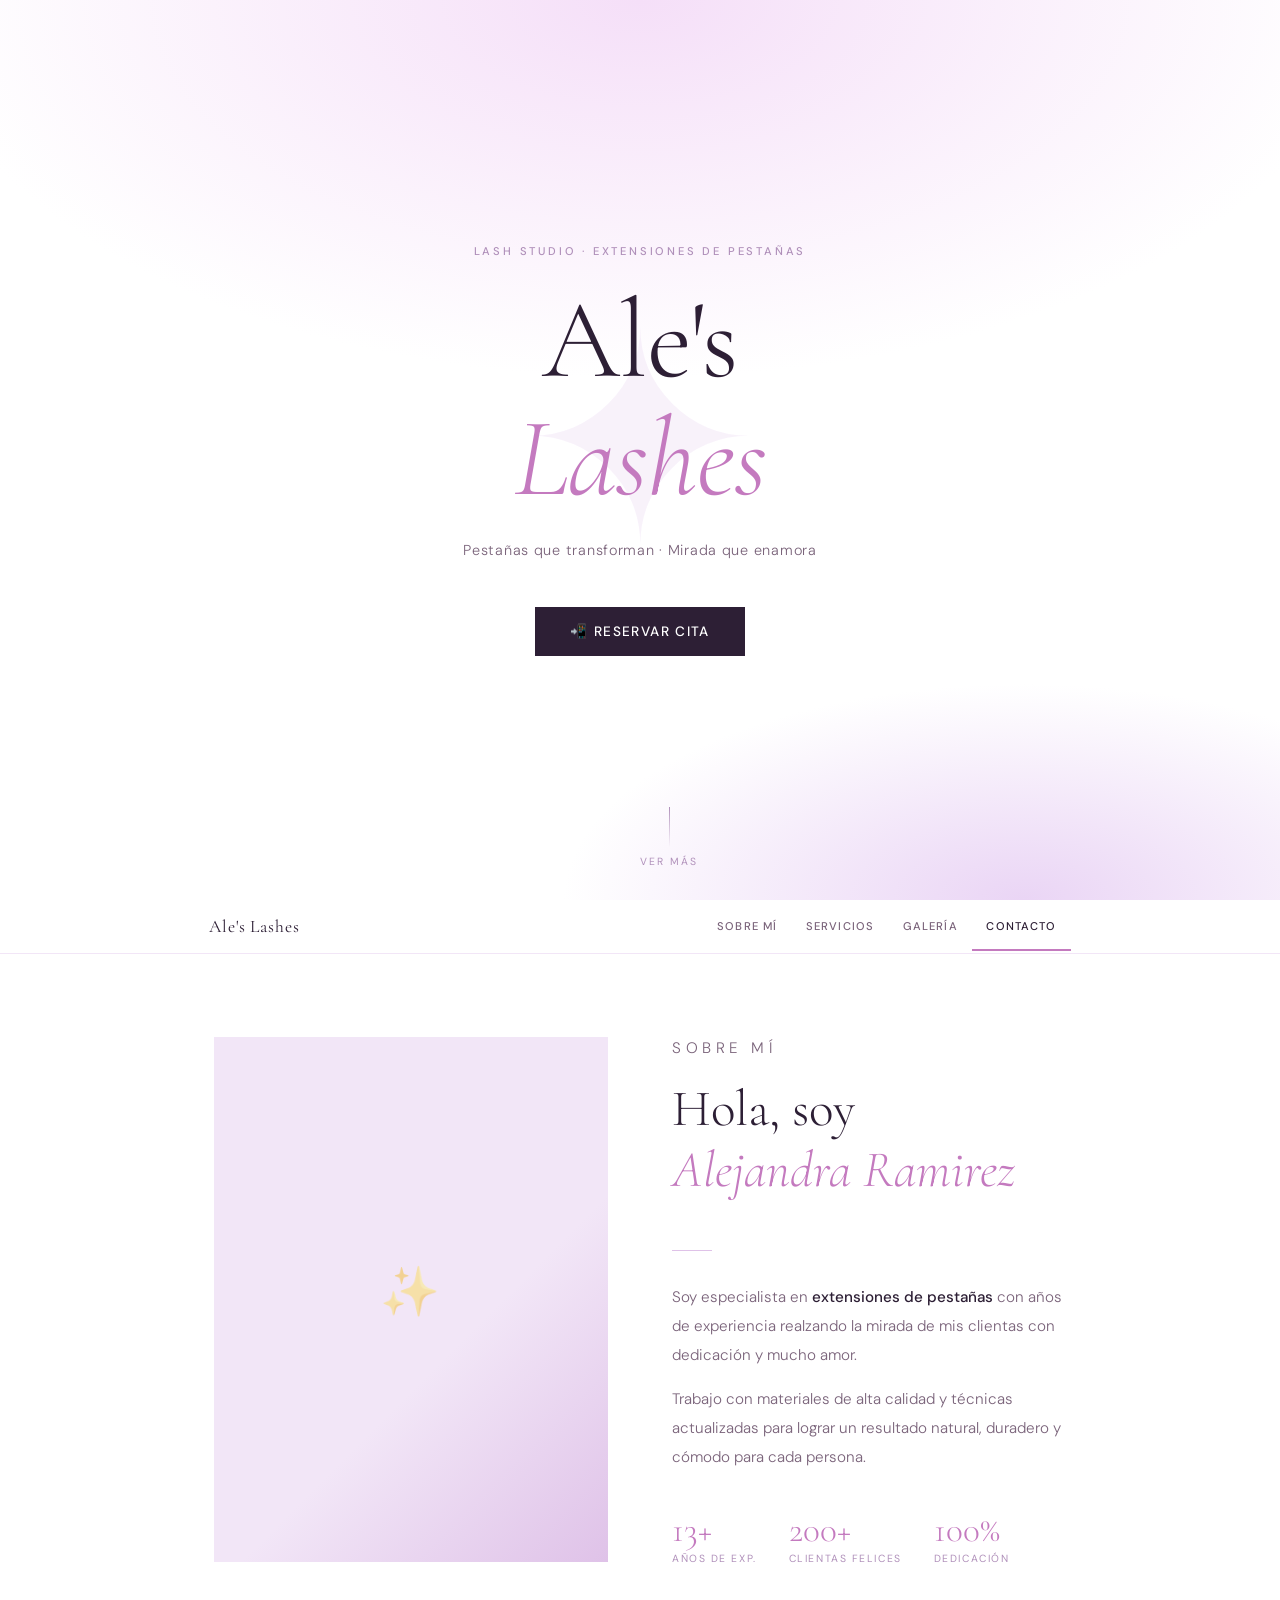
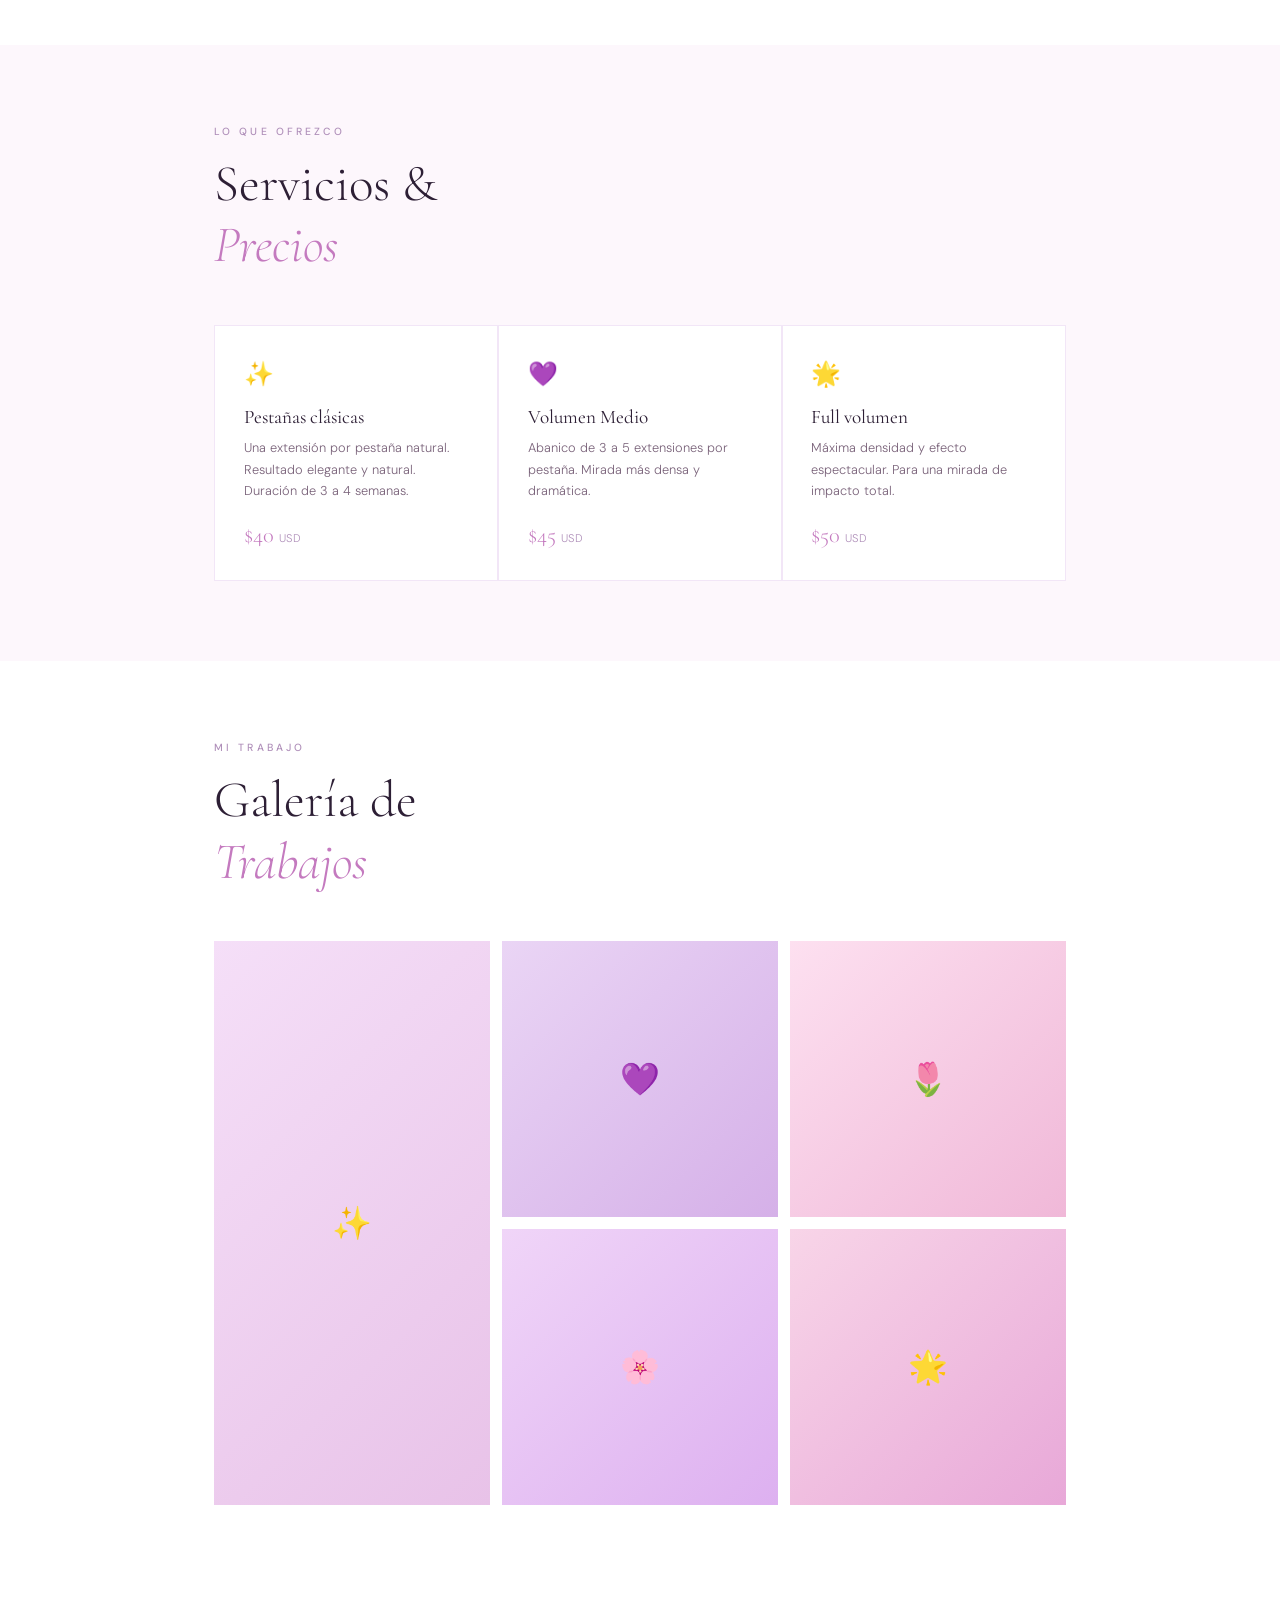
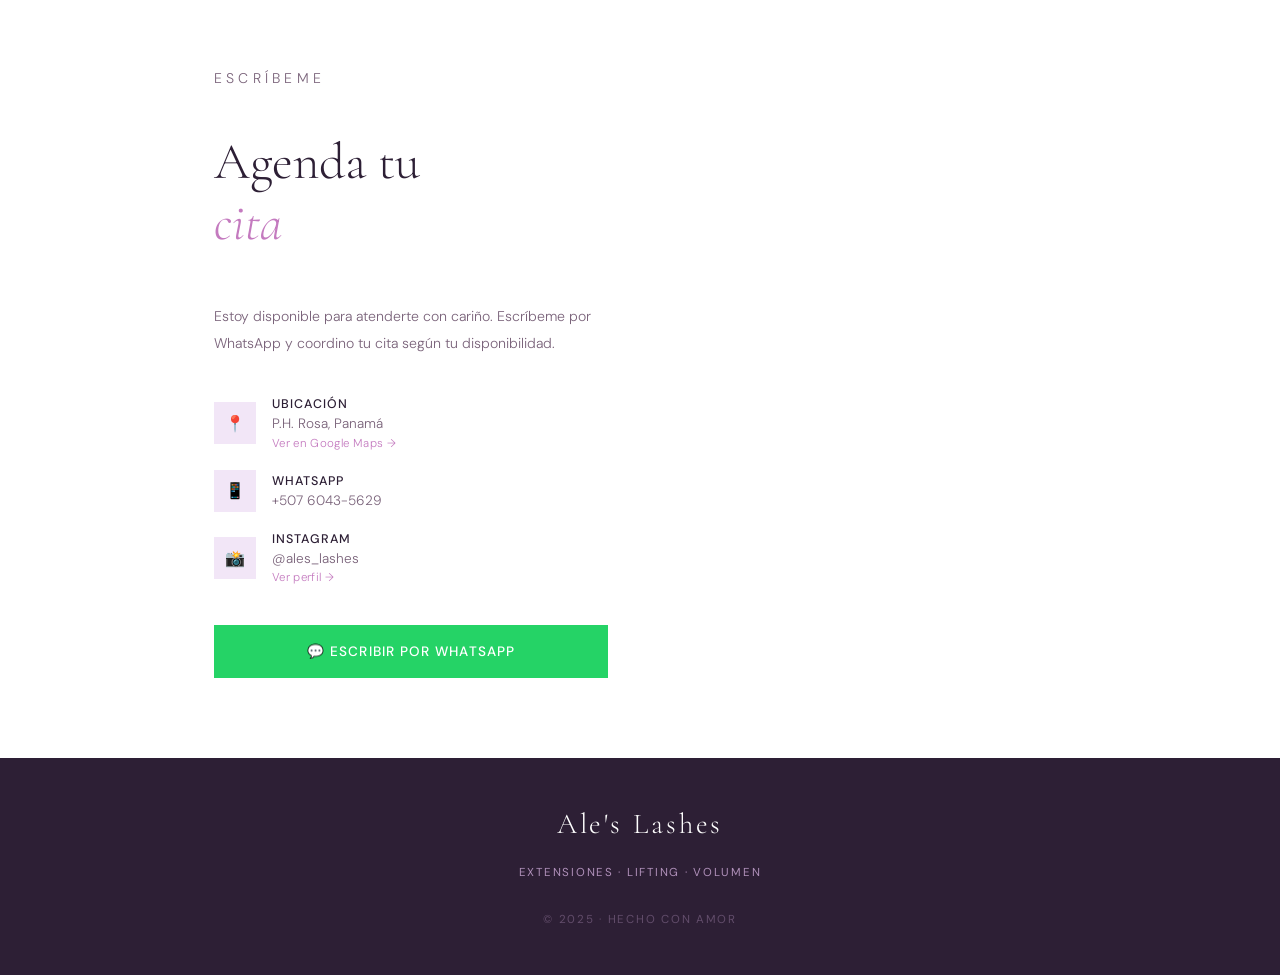
==== index.html @ 20f06bd2 "Split inline CSS and JS out of index.html into style.css and main.js Co-Authored-By: Claude Sonnet 5" ====
<!DOCTYPE html>
<html lang="es">
<head>
  <meta charset="UTF-8" />
  <meta name="viewport" content="width=device-width, initial-scale=1.0"/>
  <title>Ale's Lashes</title>
  <link href="https://fonts.googleapis.com/css2?family=Cormorant+Garamond:ital,wght@0,300;0,400;0,500;1,300;1,400&family=DM+Sans:wght@300;400;500&display=swap" rel="stylesheet"/>
  <link rel="stylesheet" href="style.css"/>
</head>
<body>

<!-- HERO -->
<div class="hero" id="inicio">
  <div class="hero-ornament">✦</div>
  <div class="hero-content">
    <p class="hero-eyebrow">Lash Studio · Extensiones de Pestañas</p>
    <h1 class="hero-title">Ale's<br><em>Lashes</em></h1>
    <p class="hero-subtitle">Pestañas que transforman · Mirada que enamora</p>
    <a href="#contacto" class="hero-cta">📲 Reservar cita</a>
  </div>
  <div class="scroll-hint">
    <div class="scroll-line"></div>
    <span>Ver más</span>
  </div>
</div>

<!-- NAV -->
<nav>
  <div class="nav-inner">
    <a href="#inicio" class="nav-brand">Ale's Lashes</a>
    <ul class="nav-tabs">
      <li><a href="#sobre">Sobre mí</a></li>
      <li><a href="#servicios">Servicios</a></li>
      <li><a href="#galeria">Galería</a></li>
      <li><a href="#contacto">Contacto</a></li>
    </ul>
  </div>
</nav>

<!-- SOBRE MÍ -->
<div id="sobre">
  <div class="inner">
    <div class="bio-photo-placeholder">
      <div class="bio-photo-icon">✨</div>
      <span></span>
    </div>
    <div class="bio-text">
      <p class="section-label">Sobre mí</p>
      <h2 class="section-title">Hola, soy<br><em>Alejandra Ramirez</em></h2>
      <div class="divider"></div>
      <p>Soy especialista en <strong>extensiones de pestañas</strong> con años de experiencia realzando la mirada de mis clientas con dedicación y mucho amor.</p>
      <p>Trabajo con materiales de alta calidad y técnicas actualizadas para lograr un resultado natural, duradero y cómodo para cada persona.</p>
      <div class="bio-stats">
        <div class="stat">
          <span class="stat-number">13+</span>
          <span class="stat-label">Años de exp.</span>
        </div>
        <div class="stat">
          <span class="stat-number">200+</span>
          <span class="stat-label">Clientas felices</span>
        </div>
        <div class="stat">
          <span class="stat-number">100%</span>
          <span class="stat-label">Dedicación</span>
        </div>
      </div>
    </div>
  </div>
</div>

<!-- SERVICIOS -->
<section id="servicios">
  <p class="section-label">Lo que ofrezco</p>
  <h2 class="section-title">Servicios &<br><em>Precios</em></h2>
  <div class="services-grid">
    <div class="service-card">
      <div class="service-icon">✨</div>
      <div class="service-name">Pestañas clásicas</div>
      <p class="service-desc">Una extensión por pestaña natural. Resultado elegante y natural. Duración de 3 a 4 semanas.</p>
      <div class="service-price">$40 <span>USD</span></div>
    </div>
    <div class="service-card">
      <div class="service-icon">💜</div>
      <div class="service-name">Volumen Medio</div>
      <p class="service-desc">Abanico de 3 a 5 extensiones por pestaña. Mirada más densa y dramática.</p>
      <div class="service-price">$45 <span>USD</span></div>
    </div>
    <div class="service-card">
      <div class="service-icon">🌟</div>
      <div class="service-name">Full volumen</div>
      <p class="service-desc">Máxima densidad y efecto espectacular. Para una mirada de impacto total.</p>
      <div class="service-price">$50 <span>USD</span></div>
    </div>
</section>

<!-- GALERÍA -->
<section id="galeria" style="background: var(--white); max-width:100%; padding:0;">
  <div style="max-width:900px; margin:0 auto; padding:5rem 1.5rem;">
    <p class="section-label">Mi trabajo</p>
    <h2 class="section-title">Galería de<br><em>Trabajos</em></h2>
    <p class="gallery-note"></p>
    <div class="gallery-grid">
      <div class="gallery-item" style="background: linear-gradient(135deg, #f5dff8, #e8c2e8);">✨</div>
      <div class="gallery-item" style="background: linear-gradient(135deg, #ead5f5, #d5b0e8);">💜</div>
      <div class="gallery-item" style="background: linear-gradient(135deg, #fde0f0, #f0b8d8);">🌷</div>
      <div class="gallery-item" style="background: linear-gradient(135deg, #f0d5f8, #ddb0f0);">🌸</div>
      <div class="gallery-item" style="background: linear-gradient(135deg, #f8d5e8, #e8a8d8);">🌟</div>
    </div>
  </div>
</section>

<!-- CONTACTO -->
<div id="contacto">
  <div class="inner">
    <div class="contact-info">
      <p class="section-label">Escríbeme</p>
      <h2 class="section-title">Agenda tu<br><em>cita</em></h2>
      <p>Estoy disponible para atenderte con cariño. Escríbeme por WhatsApp y coordino tu cita según tu disponibilidad.</p>
      <div class="contact-items">
        <a class="contact-item" href="https://www.google.com/maps/place/P.H.+Rosa/@8.9916452,-79.5254254,20.23z/data=!4m15!1m8!3m7!1s0x8fa61583c8be2be3:0x79eee04d1fa59bcf!2zUGFuYW3DoQ!3b1!8m2!3d8.537981!4d-80.782127!16zL20vMDVxeDE!3m5!1s0x8faca900587e9cbf:0xd05ae2122a7085a8!8m2!3d8.9916125!4d-79.5253578!16s%2Fg%2F11vz219nld?authuser=1&entry=ttu&g_ep=EgoyMDI2MDMxOC4xIKXMDSoASAFQAw%3D%3D" target="_blank">
          <div class="contact-item-icon">📍</div>
          <div class="contact-item-text">
            <strong>Ubicación</strong>
            P.H. Rosa, Panamá
            <span class="maps-link">Ver en Google Maps →</span>
          </div>
        </a>
        <div class="contact-item">
          <div class="contact-item-icon">📱</div>
          <div class="contact-item-text">
            <strong>WhatsApp</strong>
            +507 6043-5629
          </div>
        </div>
        <a class="contact-item" href="https://instagram.com/ales_lashes" target="_blank">
          <div class="contact-item-icon">📸</div>
          <div class="contact-item-text">
            <strong>Instagram</strong>
            @ales_lashes
            <span class="maps-link">Ver perfil →</span>
          </div>
        </a>
      </div>
      <!-- Cambia el número por el real: solo los dígitos sin + ni espacios -->
      <a href="https://wa.me/50760435629?text=Hola!%20quiero%20agendar%20una%20cita%20de%20pesta%C3%B1as%20%E2%9C%A8" class="whatsapp-btn" target="_blank">
        💬 Escribir por WhatsApp
      </a>
    </div>
  </div>
</div>

<!-- FOOTER -->
<footer>
  <div class="footer-name">Ale's Lashes</div>
  <p>Extensiones · Lifting · Volumen</p>
  <p style="margin-top:2rem; opacity:0.4;">© 2025 · Hecho con amor</p>
</footer>

<script src="main.js"></script>

</body>
</html>
---- style.css ----
*, *::before, *::after { box-sizing: border-box; margin: 0; padding: 0; }

    :root {
      --white: #ffffff;
      --off-white: #fdf7fc;
      --cream: #f2e6f7;
      --blush: #dfc2e8;
      --taupe: #b090ba;
      --warm-gray: #7a637a;
      --dark: #2d1f35;
      --accent: #c47abf;
    }

    html { scroll-behavior: smooth; }

    body {
      font-family: 'DM Sans', sans-serif;
      background: var(--off-white);
      color: var(--dark);
      min-height: 100vh;
    }

    /* ── HERO ── */
    .hero {
      position: relative;
      min-height: 100svh;
      display: flex;
      flex-direction: column;
      align-items: center;
      justify-content: center;
      text-align: center;
      padding: 2rem 1.5rem;
      background: var(--white);
      overflow: hidden;
    }

    .hero::before {
      content: '';
      position: absolute;
      inset: 0;
      background:
        radial-gradient(ellipse 80% 60% at 50% 0%, #f5dff8 0%, transparent 70%),
        radial-gradient(ellipse 60% 40% at 80% 100%, #ead5f5 0%, transparent 60%);
    }

    .hero-ornament {
      position: absolute;
      font-size: clamp(8rem, 40vw, 18rem);
      color: var(--cream);
      font-family: 'Cormorant Garamond', serif;
      line-height: 1;
      pointer-events: none;
      user-select: none;
      top: 50%;
      left: 50%;
      transform: translate(-50%, -50%);
      opacity: 0.5;
    }

    .hero-content {
      position: relative;
      z-index: 1;
    }

    .hero-eyebrow {
      font-family: 'DM Sans', sans-serif;
      font-size: 0.7rem;
      font-weight: 500;
      letter-spacing: 0.25em;
      text-transform: uppercase;
      color: var(--taupe);
      margin-bottom: 1.5rem;
      opacity: 0;
      animation: fadeUp 0.8s ease 0.2s forwards;
    }

    .hero-title {
      font-family: 'Cormorant Garamond', serif;
      font-size: clamp(3rem, 12vw, 7rem);
      font-weight: 300;
      line-height: 1.05;
      letter-spacing: -0.01em;
      color: var(--dark);
      margin-bottom: 1.5rem;
      opacity: 0;
      animation: fadeUp 0.9s ease 0.35s forwards;
    }

    .hero-title em {
      font-style: italic;
      color: var(--accent);
    }

    .hero-subtitle {
      font-size: 0.9rem;
      font-weight: 300;
      color: var(--warm-gray);
      letter-spacing: 0.05em;
      margin-bottom: 3rem;
      opacity: 0;
      animation: fadeUp 0.9s ease 0.5s forwards;
    }

    .hero-cta {
      display: inline-flex;
      align-items: center;
      gap: 0.6rem;
      background: var(--dark);
      color: var(--white);
      padding: 1rem 2.2rem;
      font-family: 'DM Sans', sans-serif;
      font-size: 0.85rem;
      font-weight: 500;
      letter-spacing: 0.1em;
      text-transform: uppercase;
      text-decoration: none;
      transition: background 0.25s, transform 0.2s;
      opacity: 0;
      animation: fadeUp 0.9s ease 0.65s forwards;
    }

    .hero-cta:hover { background: var(--accent); transform: translateY(-2px); }

    .scroll-hint {
      position: absolute;
      bottom: 2rem;
      left: 50%;
      transform: translateX(-50%);
      display: flex;
      flex-direction: column;
      align-items: center;
      gap: 0.5rem;
      color: var(--taupe);
      font-size: 0.65rem;
      letter-spacing: 0.2em;
      text-transform: uppercase;
      opacity: 0;
      animation: fadeUp 1s ease 1.2s forwards;
    }

    .scroll-line {
      width: 1px;
      height: 40px;
      background: linear-gradient(to bottom, var(--taupe), transparent);
      animation: scrollPulse 2s ease-in-out infinite;
    }

    /* ── NAV ── */
    nav {
      position: sticky;
      top: 0;
      z-index: 100;
      background: rgba(255,255,255,0.95);
      backdrop-filter: blur(12px);
      border-bottom: 1px solid var(--cream);
    }

    .nav-inner {
      max-width: 900px;
      margin: 0 auto;
      display: flex;
      align-items: center;
      justify-content: space-between;
      padding: 0 1.2rem;
    }

    .nav-brand {
      font-family: 'Cormorant Garamond', serif;
      font-size: 1.1rem;
      font-weight: 400;
      letter-spacing: 0.05em;
      color: var(--dark);
      text-decoration: none;
      padding: 1rem 0;
      white-space: nowrap;
      flex-shrink: 0;
    }

    .nav-tabs {
      display: flex;
      gap: 0;
      list-style: none;
      overflow-x: auto;
      -webkit-overflow-scrolling: touch;
      scrollbar-width: none;
    }
    .nav-tabs::-webkit-scrollbar { display: none; }

    .nav-tabs li a {
      display: block;
      padding: 1rem 0.9rem;
      font-size: 0.7rem;
      font-weight: 500;
      letter-spacing: 0.1em;
      text-transform: uppercase;
      color: var(--warm-gray);
      text-decoration: none;
      border-bottom: 2px solid transparent;
      transition: color 0.2s, border-color 0.2s;
      white-space: nowrap;
    }

    .nav-tabs li a:hover,
    .nav-tabs li a.active {
      color: var(--dark);
      border-bottom-color: var(--accent);
    }

    /* ── SECTIONS ── */
    section {
      max-width: 900px;
      margin: 0 auto;
      padding: 5rem 1.5rem;
    }

    .section-label {
      font-size: 0.65rem;
      font-weight: 500;
      letter-spacing: 0.3em;
      text-transform: uppercase;
      color: var(--taupe);
      margin-bottom: 1rem;
    }

    .section-title {
      font-family: 'Cormorant Garamond', serif;
      font-size: clamp(2rem, 6vw, 3.2rem);
      font-weight: 300;
      line-height: 1.2;
      color: var(--dark);
      margin-bottom: 3rem;
    }

    .section-title em { font-style: italic; color: var(--accent); }

    .divider {
      width: 40px;
      height: 1px;
      background: var(--blush);
      margin: 2rem 0;
    }

    /* ── SOBRE MÍ ── */
    #sobre {
      background: var(--white);
      max-width: 100%;
      padding: 0;
    }

    #sobre .inner {
      max-width: 900px;
      margin: 0 auto;
      padding: 5rem 1.5rem;
      display: grid;
      grid-template-columns: 1fr 1fr;
      gap: 4rem;
      align-items: center;
    }

    .bio-photo-placeholder {
      aspect-ratio: 3/4;
      background: var(--cream);
      display: flex;
      flex-direction: column;
      align-items: center;
      justify-content: center;
      gap: 1rem;
      color: var(--taupe);
      font-size: 0.75rem;
      letter-spacing: 0.1em;
      text-transform: uppercase;
      position: relative;
      overflow: hidden;
    }

    .bio-photo-placeholder::after {
      content: '';
      position: absolute;
      inset: 0;
      background: linear-gradient(135deg, transparent 60%, var(--blush) 100%);
    }

    .bio-photo-icon {
      font-size: 3rem;
      opacity: 0.4;
    }

    .bio-text p {
      font-size: 0.95rem;
      font-weight: 300;
      line-height: 1.9;
      color: var(--warm-gray);
      margin-bottom: 1rem;
    }

    .bio-text p strong {
      color: var(--dark);
      font-weight: 500;
    }

    .bio-stats {
      display: flex;
      gap: 2rem;
      margin-top: 2.5rem;
      flex-wrap: wrap;
    }

    .stat {
      display: flex;
      flex-direction: column;
      gap: 0.3rem;
    }

    .stat-number {
      font-family: 'Cormorant Garamond', serif;
      font-size: 2.2rem;
      font-weight: 300;
      color: var(--accent);
      line-height: 1;
    }

    .stat-label {
      font-size: 0.65rem;
      letter-spacing: 0.15em;
      text-transform: uppercase;
      color: var(--taupe);
    }

    /* ── SERVICIOS ── */
    .services-grid {
      display: grid;
      grid-template-columns: repeat(auto-fill, minmax(260px, 1fr));
      gap: 1.5px;
      background: var(--cream);
      border: 1.5px solid var(--cream);
      margin-top: 1rem;
    }

    .service-card {
      background: var(--white);
      padding: 2rem 1.8rem;
      transition: background 0.2s;
    }

    .service-card:hover { background: var(--off-white); }

    .service-icon {
      font-size: 1.5rem;
      margin-bottom: 1rem;
    }

    .service-name {
      font-family: 'Cormorant Garamond', serif;
      font-size: 1.2rem;
      font-weight: 400;
      color: var(--dark);
      margin-bottom: 0.5rem;
    }

    .service-desc {
      font-size: 0.8rem;
      font-weight: 300;
      color: var(--warm-gray);
      line-height: 1.7;
      margin-bottom: 1.2rem;
    }

    .service-price {
      font-family: 'Cormorant Garamond', serif;
      font-size: 1.4rem;
      font-weight: 300;
      color: var(--accent);
    }

    .service-price span {
      font-family: 'DM Sans', sans-serif;
      font-size: 0.7rem;
      color: var(--taupe);
      font-weight: 300;
    }

    /* ── GALERÍA ── */
    .gallery-note {
      font-size: 0.8rem;
      font-weight: 300;
      color: var(--taupe);
      margin-bottom: 2rem;
      font-style: italic;
    }

    .gallery-grid {
      display: grid;
      grid-template-columns: repeat(3, 1fr);
      gap: 0.75rem;
    }

    .gallery-item {
      aspect-ratio: 1;
      background: var(--cream);
      display: flex;
      align-items: center;
      justify-content: center;
      color: var(--taupe);
      font-size: 2rem;
      position: relative;
      overflow: hidden;
      cursor: pointer;
      transition: transform 0.3s;
    }

    .gallery-item:first-child { grid-row: span 2; aspect-ratio: auto; }

    .gallery-item:hover { transform: scale(0.98); }

    .gallery-item::after {
      content: 'Ver foto';
      position: absolute;
      inset: 0;
      background: rgba(45,31,53,0.5);
      display: flex;
      align-items: center;
      justify-content: center;
      color: white;
      font-size: 0.75rem;
      letter-spacing: 0.15em;
      text-transform: uppercase;
      opacity: 0;
      transition: opacity 0.3s;
    }

    .gallery-item:hover::after { opacity: 1; }

    /* ── CONTACTO ── */
    #contacto {
      background: var(--white);
      max-width: 100%;
      padding: 0;
    }

    #contacto .inner {
      max-width: 900px;
      margin: 0 auto;
      padding: 5rem 1.5rem;
      display: grid;
      grid-template-columns: 1fr 1fr;
      gap: 4rem;
      align-items: start;
    }

    .contact-info p {
      font-size: 0.88rem;
      font-weight: 300;
      color: var(--warm-gray);
      line-height: 1.9;
      margin-bottom: 2.5rem;
    }

    .contact-items {
      display: flex;
      flex-direction: column;
      gap: 1.2rem;
    }

    .contact-item {
      display: flex;
      align-items: center;
      gap: 1rem;
      text-decoration: none;
      color: inherit;
      transition: opacity 0.2s;
    }

    a.contact-item:hover { opacity: 0.7; }

    .maps-link {
      display: block;
      font-size: 0.72rem;
      color: var(--accent);
      margin-top: 0.2rem;
      letter-spacing: 0.03em;
    }

    .contact-item-icon {
      width: 42px;
      height: 42px;
      background: var(--cream);
      display: flex;
      align-items: center;
      justify-content: center;
      font-size: 1rem;
      flex-shrink: 0;
    }

    .contact-item-text {
      font-size: 0.85rem;
      font-weight: 300;
      color: var(--warm-gray);
    }

    .contact-item-text strong {
      display: block;
      font-weight: 500;
      color: var(--dark);
      font-size: 0.78rem;
      letter-spacing: 0.08em;
      text-transform: uppercase;
      margin-bottom: 0.2rem;
    }

    .whatsapp-btn {
      display: flex;
      align-items: center;
      justify-content: center;
      gap: 0.7rem;
      background: #25D366;
      color: white;
      padding: 1.1rem 2rem;
      font-size: 0.85rem;
      font-weight: 500;
      letter-spacing: 0.08em;
      text-transform: uppercase;
      text-decoration: none;
      margin-top: 2.5rem;
      transition: opacity 0.2s, transform 0.2s;
      width: 100%;
      text-align: center;
    }

    .whatsapp-btn:hover { opacity: 0.9; transform: translateY(-2px); }

    .hours-box {
      background: var(--off-white);
      padding: 2rem;
    }

    .hours-title {
      font-size: 0.65rem;
      font-weight: 500;
      letter-spacing: 0.25em;
      text-transform: uppercase;
      color: var(--taupe);
      margin-bottom: 1.5rem;
    }

    .hours-row {
      display: flex;
      justify-content: space-between;
      padding: 0.75rem 0;
      border-bottom: 1px solid var(--cream);
      font-size: 0.82rem;
      font-weight: 300;
      color: var(--warm-gray);
    }

    .hours-row:last-child { border-bottom: none; }

    .hours-row strong { color: var(--dark); font-weight: 400; }

    /* ── FOOTER ── */
    footer {
      background: var(--dark);
      color: var(--taupe);
      text-align: center;
      padding: 3rem 1.5rem;
    }

    footer .footer-name {
      font-family: 'Cormorant Garamond', serif;
      font-size: 1.8rem;
      font-weight: 300;
      color: var(--white);
      letter-spacing: 0.1em;
      margin-bottom: 0.5rem;
    }

    footer p {
      font-size: 0.72rem;
      letter-spacing: 0.15em;
      text-transform: uppercase;
      margin-top: 1.5rem;
    }

    /* ── ANIMATIONS ── */
    @keyframes fadeUp {
      from { opacity: 0; transform: translateY(20px); }
      to   { opacity: 1; transform: translateY(0); }
    }

    @keyframes scrollPulse {
      0%, 100% { opacity: 1; transform: scaleY(1); }
      50%       { opacity: 0.4; transform: scaleY(0.7); }
    }

    /* ── RESPONSIVE MÓVIL ── */
    @media (max-width: 680px) {
      section { padding: 4rem 1.2rem; }

      #sobre .inner,
      #contacto .inner {
        grid-template-columns: 1fr;
        gap: 2.5rem;
        padding: 4rem 1.2rem;
      }

      /* Foto primero en móvil: imagen arriba, texto abajo */
      #sobre .inner { grid-template-areas: "foto" "texto"; }
      .bio-photo-placeholder { grid-area: foto; max-height: 280px; }
      .bio-text { grid-area: texto; }

      .gallery-grid {
        grid-template-columns: repeat(2, 1fr);
        gap: 0.5rem;
      }
      .gallery-item:first-child { grid-row: auto; }

      .nav-tabs li a { padding: 1rem 0.65rem; font-size: 0.63rem; }

      .bio-stats { gap: 1.5rem; }

      .services-grid { grid-template-columns: 1fr; }

      .section-title { margin-bottom: 2rem; }
    }

    @media (max-width: 400px) {
      .nav-brand { font-size: 0.95rem; }
      .nav-tabs li a { padding: 1rem 0.5rem; font-size: 0.6rem; letter-spacing: 0.06em; }
    }
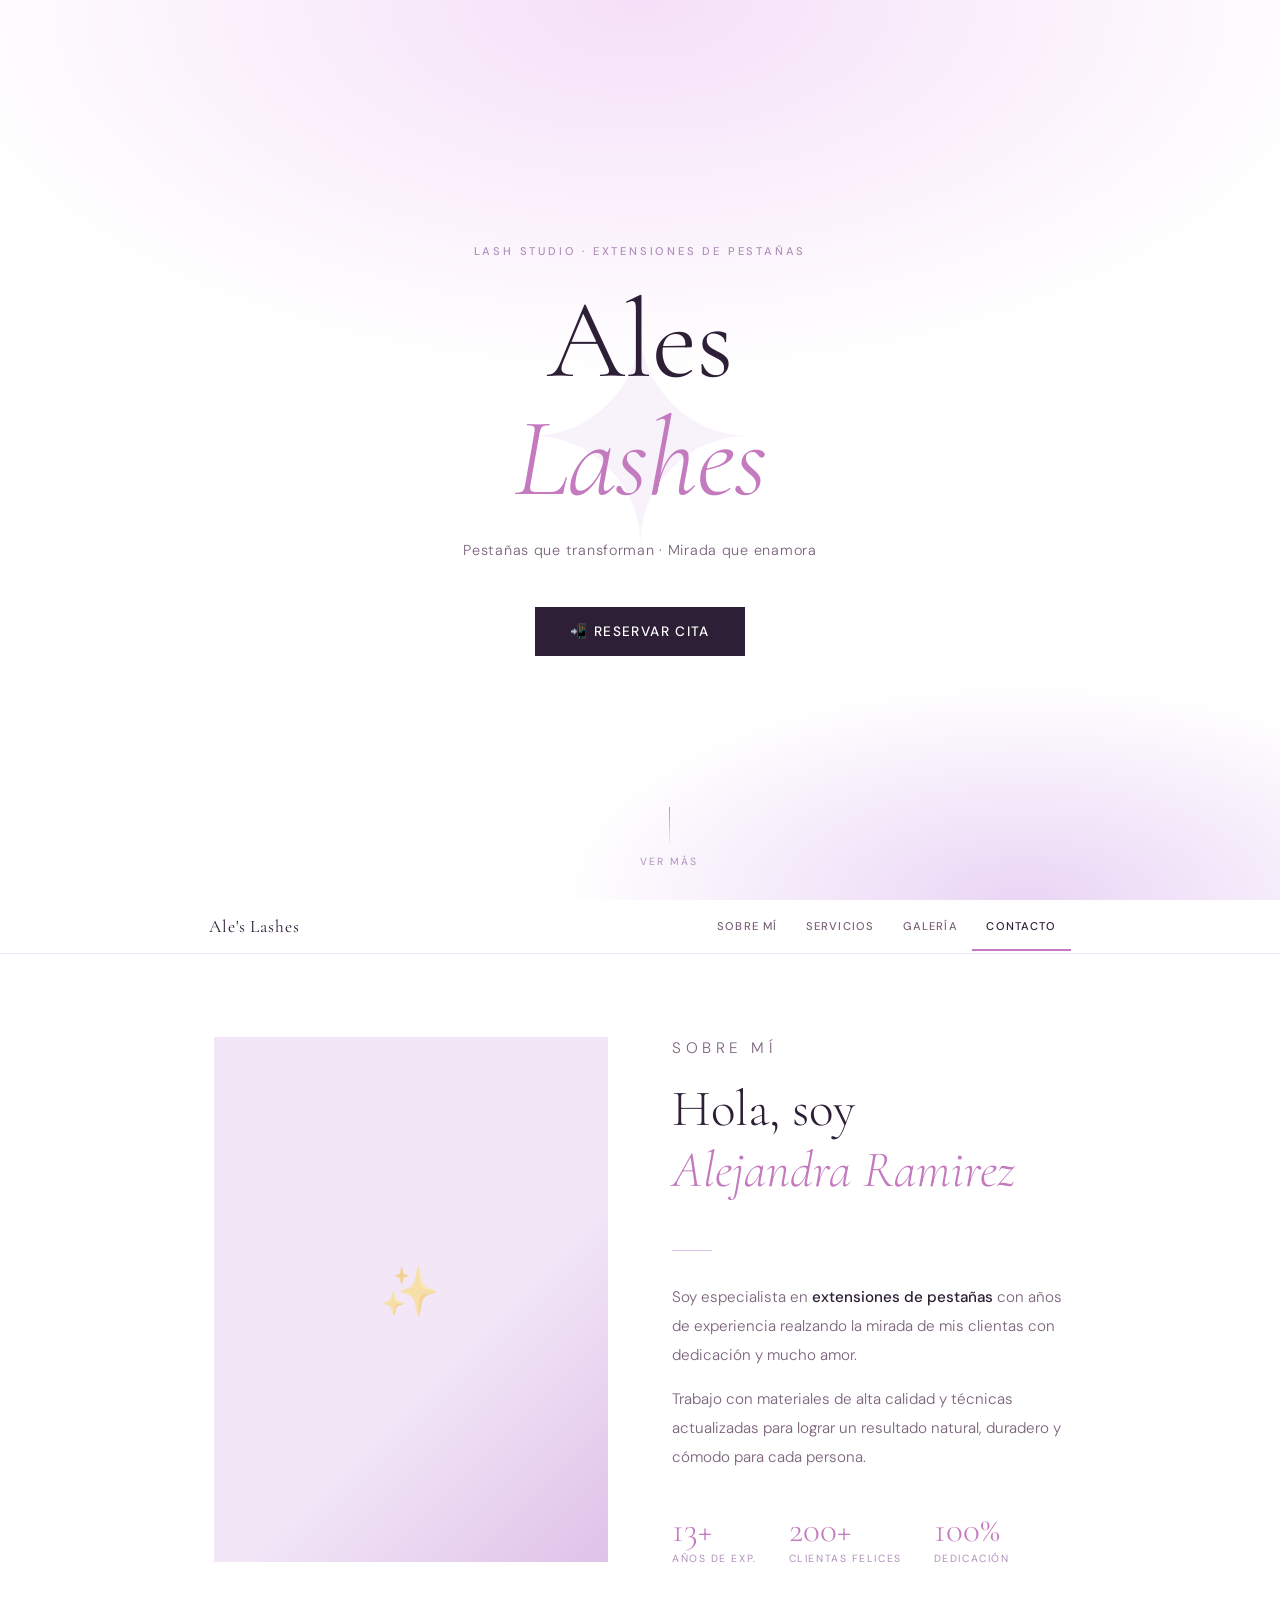
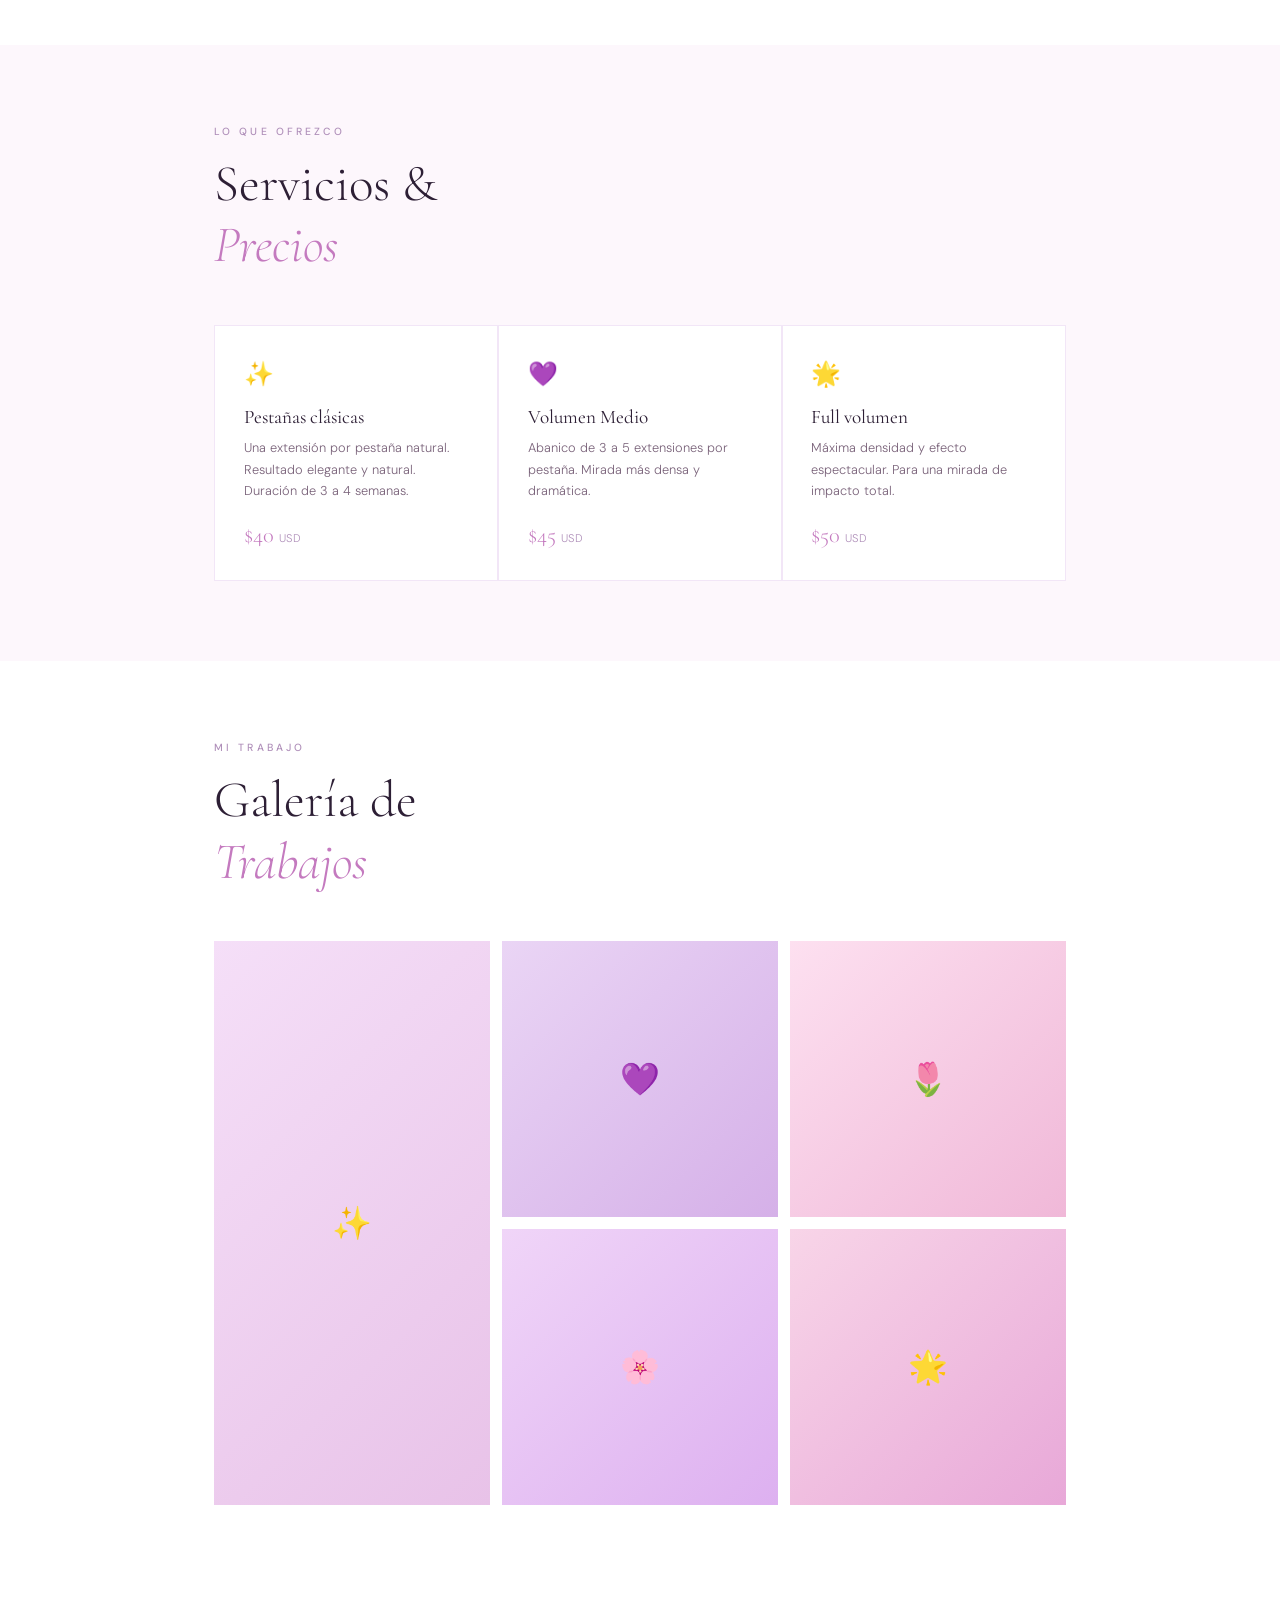
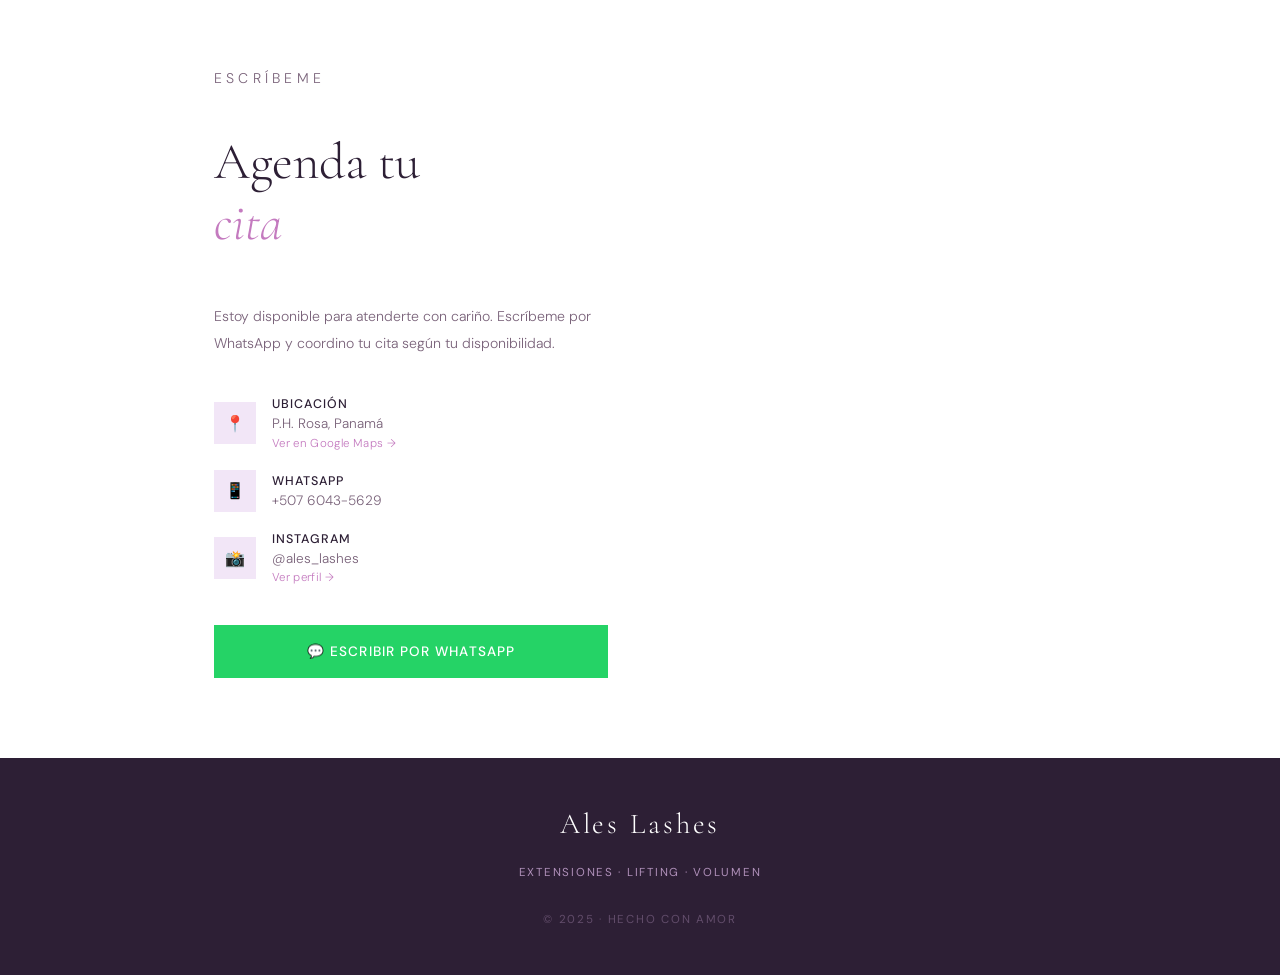
==== commit d5b06ca8: "Merge 20f06bd2f0efeac355684a5f812db4a33ab783db into dc6397a6c097cff7943fde1ae1a18c838051f3d5" ====
--- a/index.html
+++ b/index.html
@@ -3,7 +3,7 @@
 <head>
   <meta charset="UTF-8" />
   <meta name="viewport" content="width=device-width, initial-scale=1.0"/>
-  <title>Ale's Lashes</title>
+  <title>Ales Lashes</title>
   <link href="https://fonts.googleapis.com/css2?family=Cormorant+Garamond:ital,wght@0,300;0,400;0,500;1,300;1,400&family=DM+Sans:wght@300;400;500&display=swap" rel="stylesheet"/>
   <link rel="stylesheet" href="style.css"/>
 </head>
@@ -14,7 +14,7 @@
   <div class="hero-ornament">✦</div>
   <div class="hero-content">
     <p class="hero-eyebrow">Lash Studio · Extensiones de Pestañas</p>
-    <h1 class="hero-title">Ale's<br><em>Lashes</em></h1>
+    <h1 class="hero-title">Ales<br><em>Lashes</em></h1>
     <p class="hero-subtitle">Pestañas que transforman · Mirada que enamora</p>
     <a href="#contacto" class="hero-cta">📲 Reservar cita</a>
   </div>
@@ -151,7 +151,7 @@
 
 <!-- FOOTER -->
 <footer>
-  <div class="footer-name">Ale's Lashes</div>
+  <div class="footer-name">Ales Lashes</div>
   <p>Extensiones · Lifting · Volumen</p>
   <p style="margin-top:2rem; opacity:0.4;">© 2025 · Hecho con amor</p>
 </footer>
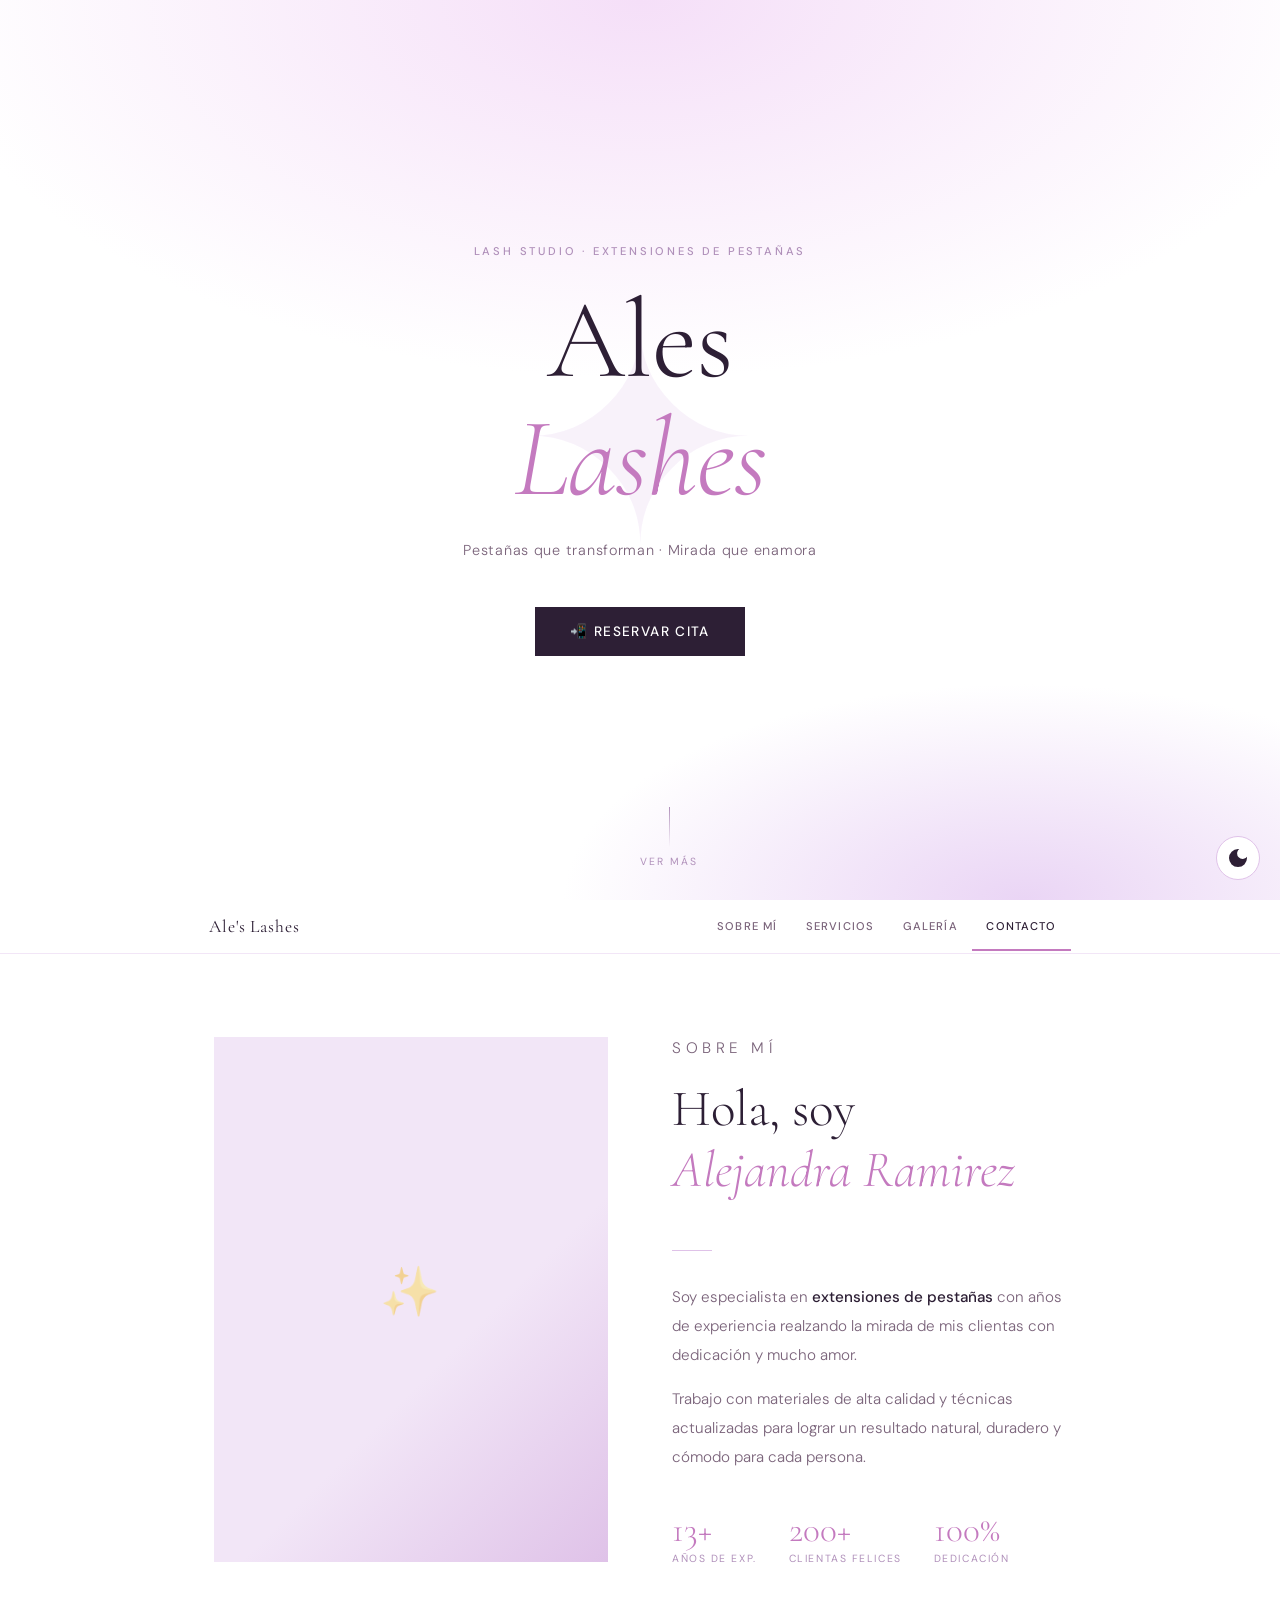
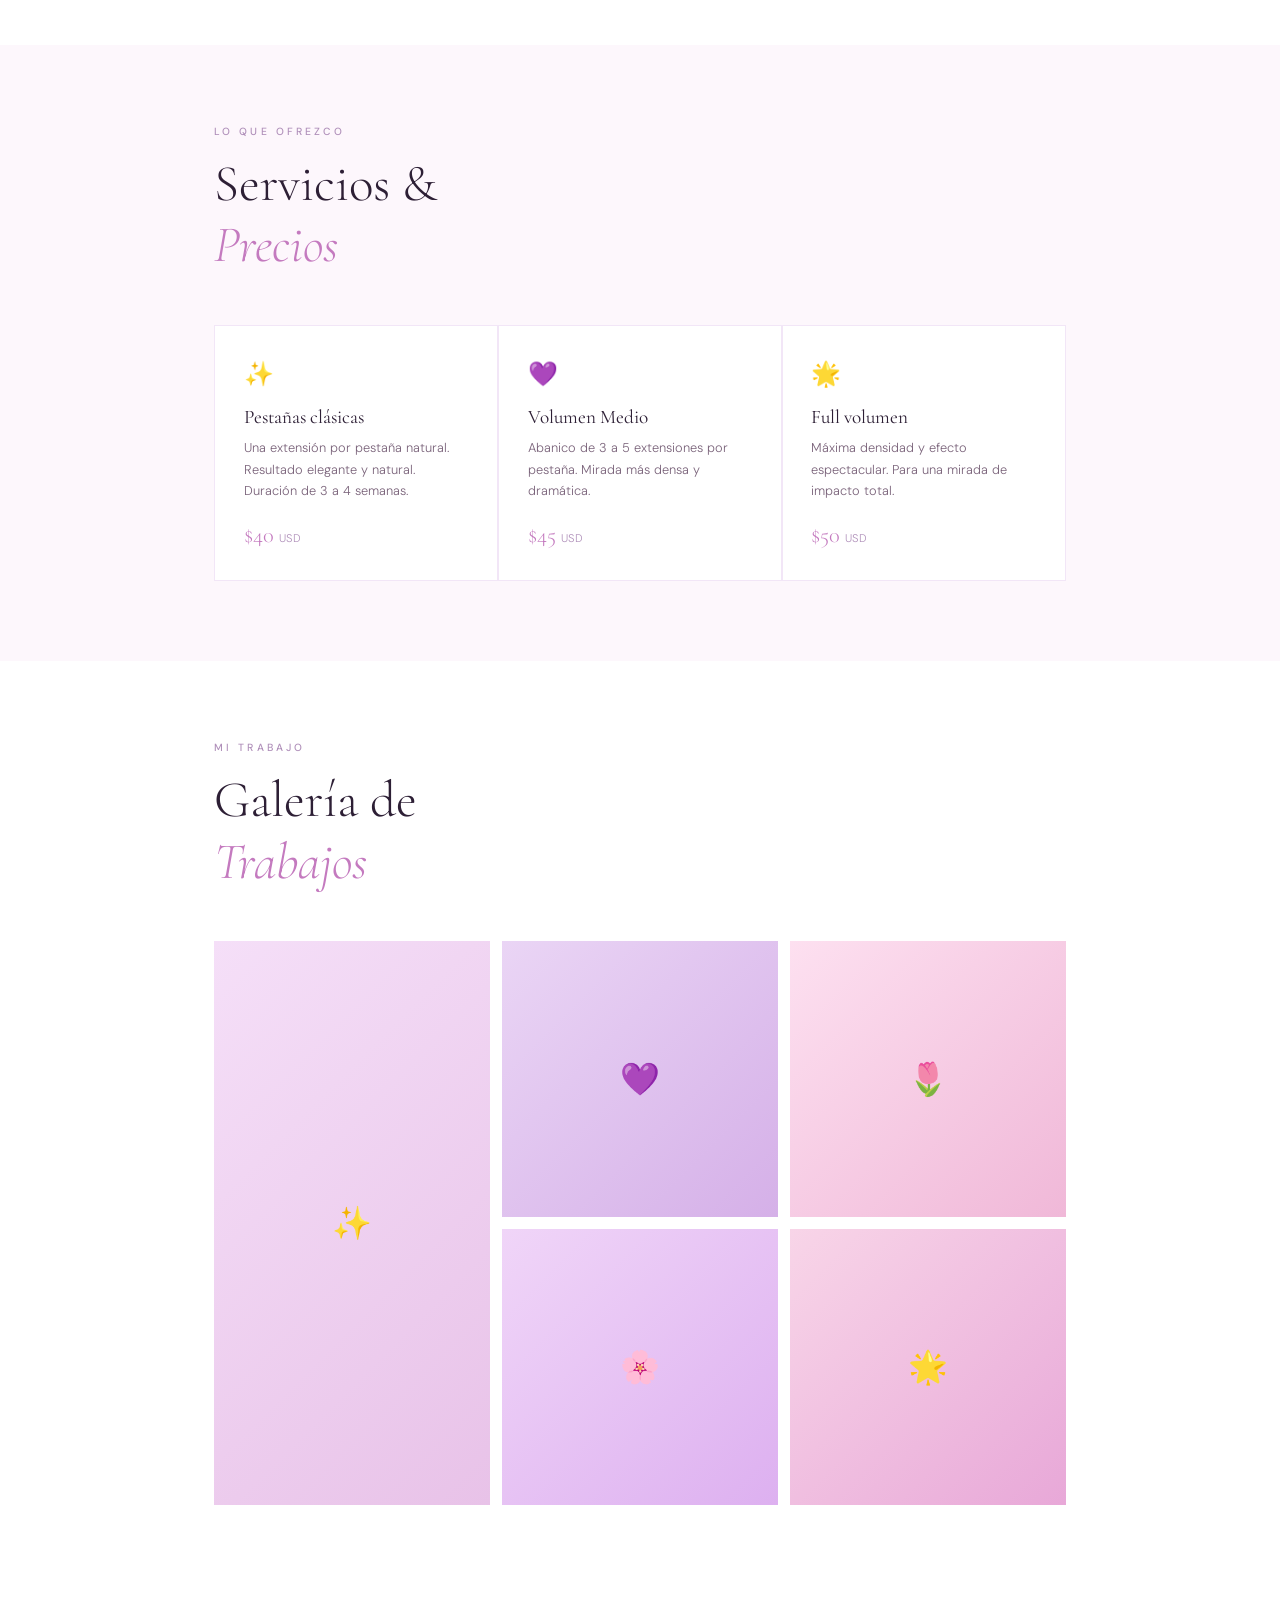
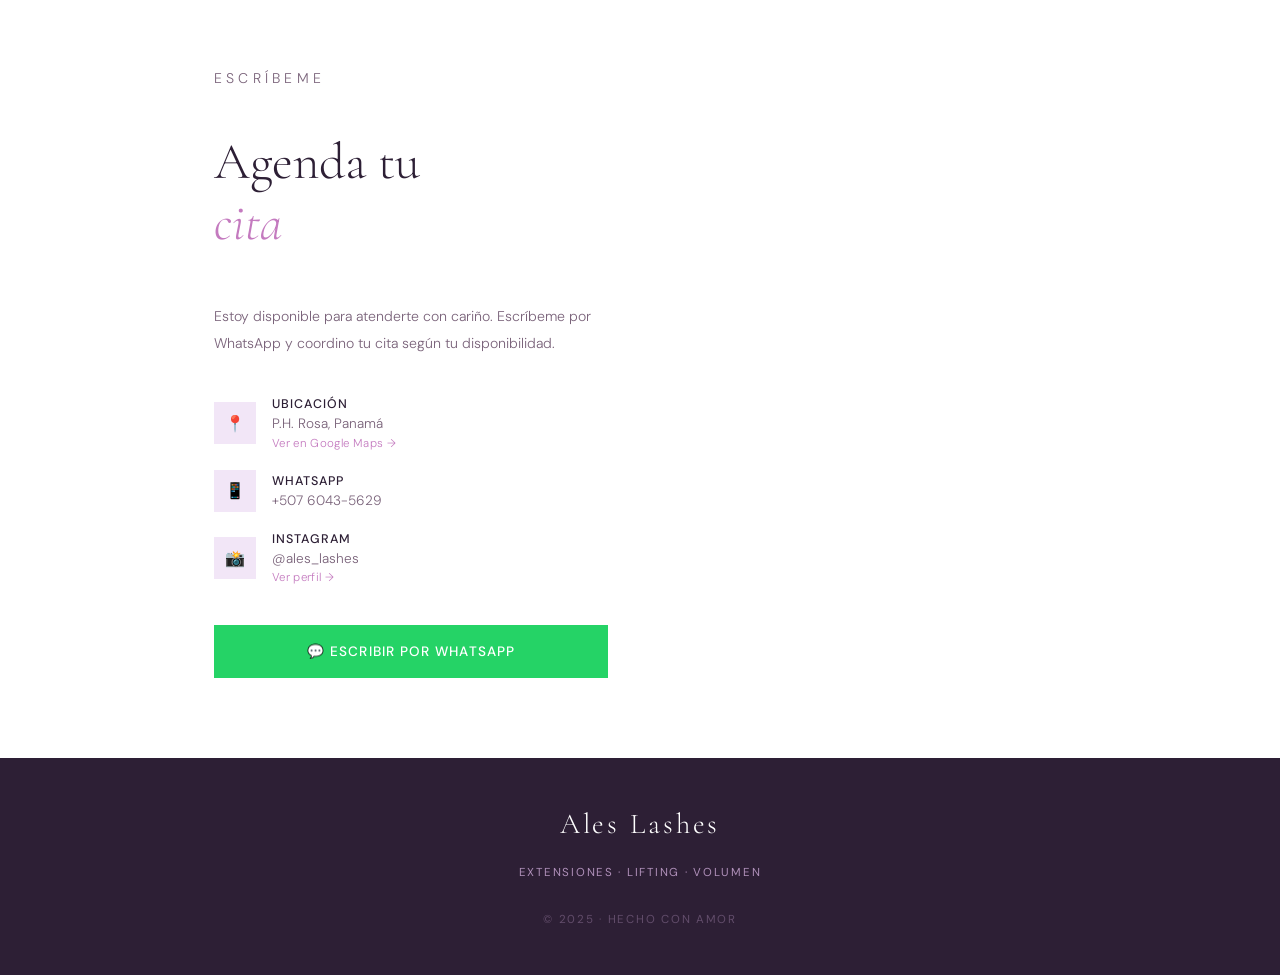
==== commit 9f734120: "Add dark mode functionality with theme switch button and styles" ====
--- a/index.html
+++ b/index.html
@@ -4,10 +4,694 @@
   <meta charset="UTF-8" />
   <meta name="viewport" content="width=device-width, initial-scale=1.0"/>
   <title>Ales Lashes</title>
+  <script src="darkmode.js"></script>
   <link href="https://fonts.googleapis.com/css2?family=Cormorant+Garamond:ital,wght@0,300;0,400;0,500;1,300;1,400&family=DM+Sans:wght@300;400;500&display=swap" rel="stylesheet"/>
-  <link rel="stylesheet" href="style.css"/>
+  <style>
+    *, *::before, *::after { box-sizing: border-box; margin: 0; padding: 0; }
+
+    :root {
+      --white: #ffffff;
+      --off-white: #fdf7fc;
+      --cream: #f2e6f7;
+      --blush: #dfc2e8;
+      --taupe: #b090ba;
+      --warm-gray: #7a637a;
+      --dark: #2d1f35;
+      --accent: #c47abf;
+    }
+
+    /* ── DARK MODE ── (the .darkmode class is set on <html> by darkmode.js) */
+    .darkmode {
+      color-scheme: dark;
+      --white: #1c1424;
+      --off-white: #150f1b;
+      --cream: #2b1f35;
+      --blush: #4a3557;
+      --taupe: #b090ba;
+      --warm-gray: #c4b0cc;
+      --dark: #f3e9f6;
+      --accent: #d08fca;
+    }
+
+    .darkmode .hero::before {
+      background:
+        radial-gradient(ellipse 80% 60% at 50% 0%, #3a2346 0%, transparent 70%),
+        radial-gradient(ellipse 60% 40% at 80% 100%, #2c1a38 0%, transparent 60%);
+    }
+
+    .darkmode footer { background: #0e0813; }
+    .darkmode footer .footer-name { color: #fff; }
+    .darkmode .gallery-item { filter: brightness(0.75); }
+
+    #theme-switch {
+      position: fixed;
+      right: 1.25rem;
+      bottom: 1.25rem;
+      z-index: 200;
+      width: 44px;
+      height: 44px;
+      padding: 0;
+      border: 1px solid var(--blush);
+      border-radius: 50%;
+      background: var(--white);
+      cursor: pointer;
+      display: flex;
+      justify-content: center;
+      align-items: center;
+      transition: transform 0.2s;
+    }
+
+    #theme-switch:hover { transform: scale(1.08); }
+
+    #theme-switch svg { fill: var(--dark); }
+
+    /* light mode shows the moon (first svg), dark mode shows the sun (last svg) */
+    #theme-switch svg:last-child { display: none; }
+    .darkmode #theme-switch svg:first-child { display: none; }
+    .darkmode #theme-switch svg:last-child { display: block; }
+
+    html { scroll-behavior: smooth; }
+
+    body {
+      font-family: 'DM Sans', sans-serif;
+      background: var(--off-white);
+      color: var(--dark);
+      min-height: 100vh;
+    }
+
+    /* ── HERO ── */
+    .hero {
+      position: relative;
+      min-height: 100svh;
+      display: flex;
+      flex-direction: column;
+      align-items: center;
+      justify-content: center;
+      text-align: center;
+      padding: 2rem 1.5rem;
+      background: var(--white);
+      overflow: hidden;
+    }
+
+    .hero::before {
+      content: '';
+      position: absolute;
+      inset: 0;
+      background:
+        radial-gradient(ellipse 80% 60% at 50% 0%, #f5dff8 0%, transparent 70%),
+        radial-gradient(ellipse 60% 40% at 80% 100%, #ead5f5 0%, transparent 60%);
+    }
+
+    .hero-ornament {
+      position: absolute;
+      font-size: clamp(8rem, 40vw, 18rem);
+      color: var(--cream);
+      font-family: 'Cormorant Garamond', serif;
+      line-height: 1;
+      pointer-events: none;
+      user-select: none;
+      top: 50%;
+      left: 50%;
+      transform: translate(-50%, -50%);
+      opacity: 0.5;
+    }
+
+    .hero-content {
+      position: relative;
+      z-index: 1;
+    }
+
+    .hero-eyebrow {
+      font-family: 'DM Sans', sans-serif;
+      font-size: 0.7rem;
+      font-weight: 500;
+      letter-spacing: 0.25em;
+      text-transform: uppercase;
+      color: var(--taupe);
+      margin-bottom: 1.5rem;
+      opacity: 0;
+      animation: fadeUp 0.8s ease 0.2s forwards;
+    }
+
+    .hero-title {
+      font-family: 'Cormorant Garamond', serif;
+      font-size: clamp(3rem, 12vw, 7rem);
+      font-weight: 300;
+      line-height: 1.05;
+      letter-spacing: -0.01em;
+      color: var(--dark);
+      margin-bottom: 1.5rem;
+      opacity: 0;
+      animation: fadeUp 0.9s ease 0.35s forwards;
+    }
+
+    .hero-title em {
+      font-style: italic;
+      color: var(--accent);
+    }
+
+    .hero-subtitle {
+      font-size: 0.9rem;
+      font-weight: 300;
+      color: var(--warm-gray);
+      letter-spacing: 0.05em;
+      margin-bottom: 3rem;
+      opacity: 0;
+      animation: fadeUp 0.9s ease 0.5s forwards;
+    }
+
+    .hero-cta {
+      display: inline-flex;
+      align-items: center;
+      gap: 0.6rem;
+      background: var(--dark);
+      color: var(--white);
+      padding: 1rem 2.2rem;
+      font-family: 'DM Sans', sans-serif;
+      font-size: 0.85rem;
+      font-weight: 500;
+      letter-spacing: 0.1em;
+      text-transform: uppercase;
+      text-decoration: none;
+      transition: background 0.25s, transform 0.2s;
+      opacity: 0;
+      animation: fadeUp 0.9s ease 0.65s forwards;
+    }
+
+    .hero-cta:hover { background: var(--accent); transform: translateY(-2px); }
+
+    .scroll-hint {
+      position: absolute;
+      bottom: 2rem;
+      left: 50%;
+      transform: translateX(-50%);
+      display: flex;
+      flex-direction: column;
+      align-items: center;
+      gap: 0.5rem;
+      color: var(--taupe);
+      font-size: 0.65rem;
+      letter-spacing: 0.2em;
+      text-transform: uppercase;
+      opacity: 0;
+      animation: fadeUp 1s ease 1.2s forwards;
+    }
+
+    .scroll-line {
+      width: 1px;
+      height: 40px;
+      background: linear-gradient(to bottom, var(--taupe), transparent);
+      animation: scrollPulse 2s ease-in-out infinite;
+    }
+
+    /* ── NAV ── */
+    nav {
+      position: sticky;
+      top: 0;
+      z-index: 100;
+      background: color-mix(in srgb, var(--white) 95%, transparent);
+      backdrop-filter: blur(12px);
+      border-bottom: 1px solid var(--cream);
+    }
+
+    .nav-inner {
+      max-width: 900px;
+      margin: 0 auto;
+      display: flex;
+      align-items: center;
+      justify-content: space-between;
+      padding: 0 1.2rem;
+    }
+
+    .nav-brand {
+      font-family: 'Cormorant Garamond', serif;
+      font-size: 1.1rem;
+      font-weight: 400;
+      letter-spacing: 0.05em;
+      color: var(--dark);
+      text-decoration: none;
+      padding: 1rem 0;
+      white-space: nowrap;
+      flex-shrink: 0;
+    }
+
+    .nav-tabs {
+      display: flex;
+      gap: 0;
+      list-style: none;
+      overflow-x: auto;
+      -webkit-overflow-scrolling: touch;
+      scrollbar-width: none;
+    }
+    .nav-tabs::-webkit-scrollbar { display: none; }
+
+    .nav-tabs li a {
+      display: block;
+      padding: 1rem 0.9rem;
+      font-size: 0.7rem;
+      font-weight: 500;
+      letter-spacing: 0.1em;
+      text-transform: uppercase;
+      color: var(--warm-gray);
+      text-decoration: none;
+      border-bottom: 2px solid transparent;
+      transition: color 0.2s, border-color 0.2s;
+      white-space: nowrap;
+    }
+
+    .nav-tabs li a:hover,
+    .nav-tabs li a.active {
+      color: var(--dark);
+      border-bottom-color: var(--accent);
+    }
+
+    /* ── SECTIONS ── */
+    section {
+      max-width: 900px;
+      margin: 0 auto;
+      padding: 5rem 1.5rem;
+    }
+
+    .section-label {
+      font-size: 0.65rem;
+      font-weight: 500;
+      letter-spacing: 0.3em;
+      text-transform: uppercase;
+      color: var(--taupe);
+      margin-bottom: 1rem;
+    }
+
+    .section-title {
+      font-family: 'Cormorant Garamond', serif;
+      font-size: clamp(2rem, 6vw, 3.2rem);
+      font-weight: 300;
+      line-height: 1.2;
+      color: var(--dark);
+      margin-bottom: 3rem;
+    }
+
+    .section-title em { font-style: italic; color: var(--accent); }
+
+    .divider {
+      width: 40px;
+      height: 1px;
+      background: var(--blush);
+      margin: 2rem 0;
+    }
+
+    /* ── SOBRE MÍ ── */
+    #sobre {
+      background: var(--white);
+      max-width: 100%;
+      padding: 0;
+    }
+
+    #sobre .inner {
+      max-width: 900px;
+      margin: 0 auto;
+      padding: 5rem 1.5rem;
+      display: grid;
+      grid-template-columns: 1fr 1fr;
+      gap: 4rem;
+      align-items: center;
+    }
+
+    .bio-photo-placeholder {
+      aspect-ratio: 3/4;
+      background: var(--cream);
+      display: flex;
+      flex-direction: column;
+      align-items: center;
+      justify-content: center;
+      gap: 1rem;
+      color: var(--taupe);
+      font-size: 0.75rem;
+      letter-spacing: 0.1em;
+      text-transform: uppercase;
+      position: relative;
+      overflow: hidden;
+    }
+
+    .bio-photo-placeholder::after {
+      content: '';
+      position: absolute;
+      inset: 0;
+      background: linear-gradient(135deg, transparent 60%, var(--blush) 100%);
+    }
+
+    .bio-photo-icon {
+      font-size: 3rem;
+      opacity: 0.4;
+    }
+
+    .bio-text p {
+      font-size: 0.95rem;
+      font-weight: 300;
+      line-height: 1.9;
+      color: var(--warm-gray);
+      margin-bottom: 1rem;
+    }
+
+    .bio-text p strong {
+      color: var(--dark);
+      font-weight: 500;
+    }
+
+    .bio-stats {
+      display: flex;
+      gap: 2rem;
+      margin-top: 2.5rem;
+      flex-wrap: wrap;
+    }
+
+    .stat {
+      display: flex;
+      flex-direction: column;
+      gap: 0.3rem;
+    }
+
+    .stat-number {
+      font-family: 'Cormorant Garamond', serif;
+      font-size: 2.2rem;
+      font-weight: 300;
+      color: var(--accent);
+      line-height: 1;
+    }
+
+    .stat-label {
+      font-size: 0.65rem;
+      letter-spacing: 0.15em;
+      text-transform: uppercase;
+      color: var(--taupe);
+    }
+
+    /* ── SERVICIOS ── */
+    .services-grid {
+      display: grid;
+      grid-template-columns: repeat(auto-fill, minmax(260px, 1fr));
+      gap: 1.5px;
+      background: var(--cream);
+      border: 1.5px solid var(--cream);
+      margin-top: 1rem;
+    }
+
+    .service-card {
+      background: var(--white);
+      padding: 2rem 1.8rem;
+      transition: background 0.2s;
+    }
+
+    .service-card:hover { background: var(--off-white); }
+
+    .service-icon {
+      font-size: 1.5rem;
+      margin-bottom: 1rem;
+    }
+
+    .service-name {
+      font-family: 'Cormorant Garamond', serif;
+      font-size: 1.2rem;
+      font-weight: 400;
+      color: var(--dark);
+      margin-bottom: 0.5rem;
+    }
+
+    .service-desc {
+      font-size: 0.8rem;
+      font-weight: 300;
+      color: var(--warm-gray);
+      line-height: 1.7;
+      margin-bottom: 1.2rem;
+    }
+
+    .service-price {
+      font-family: 'Cormorant Garamond', serif;
+      font-size: 1.4rem;
+      font-weight: 300;
+      color: var(--accent);
+    }
+
+    .service-price span {
+      font-family: 'DM Sans', sans-serif;
+      font-size: 0.7rem;
+      color: var(--taupe);
+      font-weight: 300;
+    }
+
+    /* ── GALERÍA ── */
+    .gallery-note {
+      font-size: 0.8rem;
+      font-weight: 300;
+      color: var(--taupe);
+      margin-bottom: 2rem;
+      font-style: italic;
+    }
+
+    .gallery-grid {
+      display: grid;
+      grid-template-columns: repeat(3, 1fr);
+      gap: 0.75rem;
+    }
+
+    .gallery-item {
+      aspect-ratio: 1;
+      background: var(--cream);
+      display: flex;
+      align-items: center;
+      justify-content: center;
+      color: var(--taupe);
+      font-size: 2rem;
+      position: relative;
+      overflow: hidden;
+      cursor: pointer;
+      transition: transform 0.3s;
+    }
+
+    .gallery-item:first-child { grid-row: span 2; aspect-ratio: auto; }
+
+    .gallery-item:hover { transform: scale(0.98); }
+
+    .gallery-item::after {
+      content: 'Ver foto';
+      position: absolute;
+      inset: 0;
+      background: rgba(45,31,53,0.5);
+      display: flex;
+      align-items: center;
+      justify-content: center;
+      color: white;
+      font-size: 0.75rem;
+      letter-spacing: 0.15em;
+      text-transform: uppercase;
+      opacity: 0;
+      transition: opacity 0.3s;
+    }
+
+    .gallery-item:hover::after { opacity: 1; }
+
+    /* ── CONTACTO ── */
+    #contacto {
+      background: var(--white);
+      max-width: 100%;
+      padding: 0;
+    }
+
+    #contacto .inner {
+      max-width: 900px;
+      margin: 0 auto;
+      padding: 5rem 1.5rem;
+      display: grid;
+      grid-template-columns: 1fr 1fr;
+      gap: 4rem;
+      align-items: start;
+    }
+
+    .contact-info p {
+      font-size: 0.88rem;
+      font-weight: 300;
+      color: var(--warm-gray);
+      line-height: 1.9;
+      margin-bottom: 2.5rem;
+    }
+
+    .contact-items {
+      display: flex;
+      flex-direction: column;
+      gap: 1.2rem;
+    }
+
+    .contact-item {
+      display: flex;
+      align-items: center;
+      gap: 1rem;
+      text-decoration: none;
+      color: inherit;
+      transition: opacity 0.2s;
+    }
+
+    a.contact-item:hover { opacity: 0.7; }
+
+    .maps-link {
+      display: block;
+      font-size: 0.72rem;
+      color: var(--accent);
+      margin-top: 0.2rem;
+      letter-spacing: 0.03em;
+    }
+
+    .contact-item-icon {
+      width: 42px;
+      height: 42px;
+      background: var(--cream);
+      display: flex;
+      align-items: center;
+      justify-content: center;
+      font-size: 1rem;
+      flex-shrink: 0;
+    }
+
+    .contact-item-text {
+      font-size: 0.85rem;
+      font-weight: 300;
+      color: var(--warm-gray);
+    }
+
+    .contact-item-text strong {
+      display: block;
+      font-weight: 500;
+      color: var(--dark);
+      font-size: 0.78rem;
+      letter-spacing: 0.08em;
+      text-transform: uppercase;
+      margin-bottom: 0.2rem;
+    }
+
+    .whatsapp-btn {
+      display: flex;
+      align-items: center;
+      justify-content: center;
+      gap: 0.7rem;
+      background: #25D366;
+      color: white;
+      padding: 1.1rem 2rem;
+      font-size: 0.85rem;
+      font-weight: 500;
+      letter-spacing: 0.08em;
+      text-transform: uppercase;
+      text-decoration: none;
+      margin-top: 2.5rem;
+      transition: opacity 0.2s, transform 0.2s;
+      width: 100%;
+      text-align: center;
+    }
+
+    .whatsapp-btn:hover { opacity: 0.9; transform: translateY(-2px); }
+
+    .hours-box {
+      background: var(--off-white);
+      padding: 2rem;
+    }
+
+    .hours-title {
+      font-size: 0.65rem;
+      font-weight: 500;
+      letter-spacing: 0.25em;
+      text-transform: uppercase;
+      color: var(--taupe);
+      margin-bottom: 1.5rem;
+    }
+
+    .hours-row {
+      display: flex;
+      justify-content: space-between;
+      padding: 0.75rem 0;
+      border-bottom: 1px solid var(--cream);
+      font-size: 0.82rem;
+      font-weight: 300;
+      color: var(--warm-gray);
+    }
+
+    .hours-row:last-child { border-bottom: none; }
+
+    .hours-row strong { color: var(--dark); font-weight: 400; }
+
+    /* ── FOOTER ── */
+    footer {
+      background: var(--dark);
+      color: var(--taupe);
+      text-align: center;
+      padding: 3rem 1.5rem;
+    }
+
+    footer .footer-name {
+      font-family: 'Cormorant Garamond', serif;
+      font-size: 1.8rem;
+      font-weight: 300;
+      color: var(--white);
+      letter-spacing: 0.1em;
+      margin-bottom: 0.5rem;
+    }
+
+    footer p {
+      font-size: 0.72rem;
+      letter-spacing: 0.15em;
+      text-transform: uppercase;
+      margin-top: 1.5rem;
+    }
+
+    /* ── ANIMATIONS ── */
+    @keyframes fadeUp {
+      from { opacity: 0; transform: translateY(20px); }
+      to   { opacity: 1; transform: translateY(0); }
+    }
+
+    @keyframes scrollPulse {
+      0%, 100% { opacity: 1; transform: scaleY(1); }
+      50%       { opacity: 0.4; transform: scaleY(0.7); }
+    }
+
+    /* ── RESPONSIVE MÓVIL ── */
+    @media (max-width: 680px) {
+      section { padding: 4rem 1.2rem; }
+
+      #sobre .inner,
+      #contacto .inner {
+        grid-template-columns: 1fr;
+        gap: 2.5rem;
+        padding: 4rem 1.2rem;
+      }
+
+      /* Foto primero en móvil: imagen arriba, texto abajo */
+      #sobre .inner { grid-template-areas: "foto" "texto"; }
+      .bio-photo-placeholder { grid-area: foto; max-height: 280px; }
+      .bio-text { grid-area: texto; }
+
+      .gallery-grid {
+        grid-template-columns: repeat(2, 1fr);
+        gap: 0.5rem;
+      }
+      .gallery-item:first-child { grid-row: auto; }
+
+      .nav-tabs li a { padding: 1rem 0.65rem; font-size: 0.63rem; }
+
+      .bio-stats { gap: 1.5rem; }
+
+      .services-grid { grid-template-columns: 1fr; }
+
+      .section-title { margin-bottom: 2rem; }
+    }
+
+    @media (max-width: 400px) {
+      .nav-brand { font-size: 0.95rem; }
+      .nav-tabs li a { padding: 1rem 0.5rem; font-size: 0.6rem; letter-spacing: 0.06em; }
+    }
+  </style>
 </head>
 <body>
+  <button id="theme-switch" type="button" aria-label="Activar modo oscuro">
+    <svg xmlns="http://www.w3.org/2000/svg" height="24px" viewBox="0 -960 960 960" width="24px" fill="#e3e3e3"><path d="M480-120q-150 0-255-105T120-480q0-150 105-255t255-105q14 0 27.5 1t26.5 3q-41 29-65.5 75.5T444-660q0 90 63 153t153 63q55 0 101-24.5t75-65.5q2 13 3 26.5t1 27.5q0 150-105 255T480-120Z"/></svg>
+    <svg xmlns="http://www.w3.org/2000/svg" height="24px" viewBox="0 -960 960 960" width="24px" fill="#e3e3e3"><path d="M338.5-338.5Q280-397 280-480t58.5-141.5Q397-680 480-680t141.5 58.5Q680-563 680-480t-58.5 141.5Q563-280 480-280t-141.5-58.5ZM200-440H40v-80h160v80Zm720 0H760v-80h160v80ZM440-760v-160h80v160h-80Zm0 720v-160h80v160h-80ZM256-650l-101-97 57-59 96 100-52 56Zm492 496-97-101 53-55 101 97-57 59Zm-98-550 97-101 59 57-100 96-56-52ZM154-212l101-97 55 53-97 101-59-57Z"/></svg>
+  </button>
 
 <!-- HERO -->
 <div class="hero" id="inicio">
@@ -156,7 +840,26 @@
   <p style="margin-top:2rem; opacity:0.4;">© 2025 · Hecho con amor</p>
 </footer>
 
-<script src="main.js"></script>
+<script>
+  // Active tab highlight on scroll
+  const sections = ['sobre','servicios','galeria','contacto'];
+  const links = document.querySelectorAll('.nav-tabs a');
+
+  const observer = new IntersectionObserver((entries) => {
+    entries.forEach(e => {
+      if (e.isIntersecting) {
+        links.forEach(l => l.classList.remove('active'));
+        const active = document.querySelector(`.nav-tabs a[href="#${e.target.id}"]`);
+        if (active) active.classList.add('active');
+      }
+    });
+  }, { threshold: 0.4 });
+
+  sections.forEach(id => {
+    const el = document.getElementById(id);
+    if (el) observer.observe(el);
+  });
+</script>
 
 </body>
 </html>
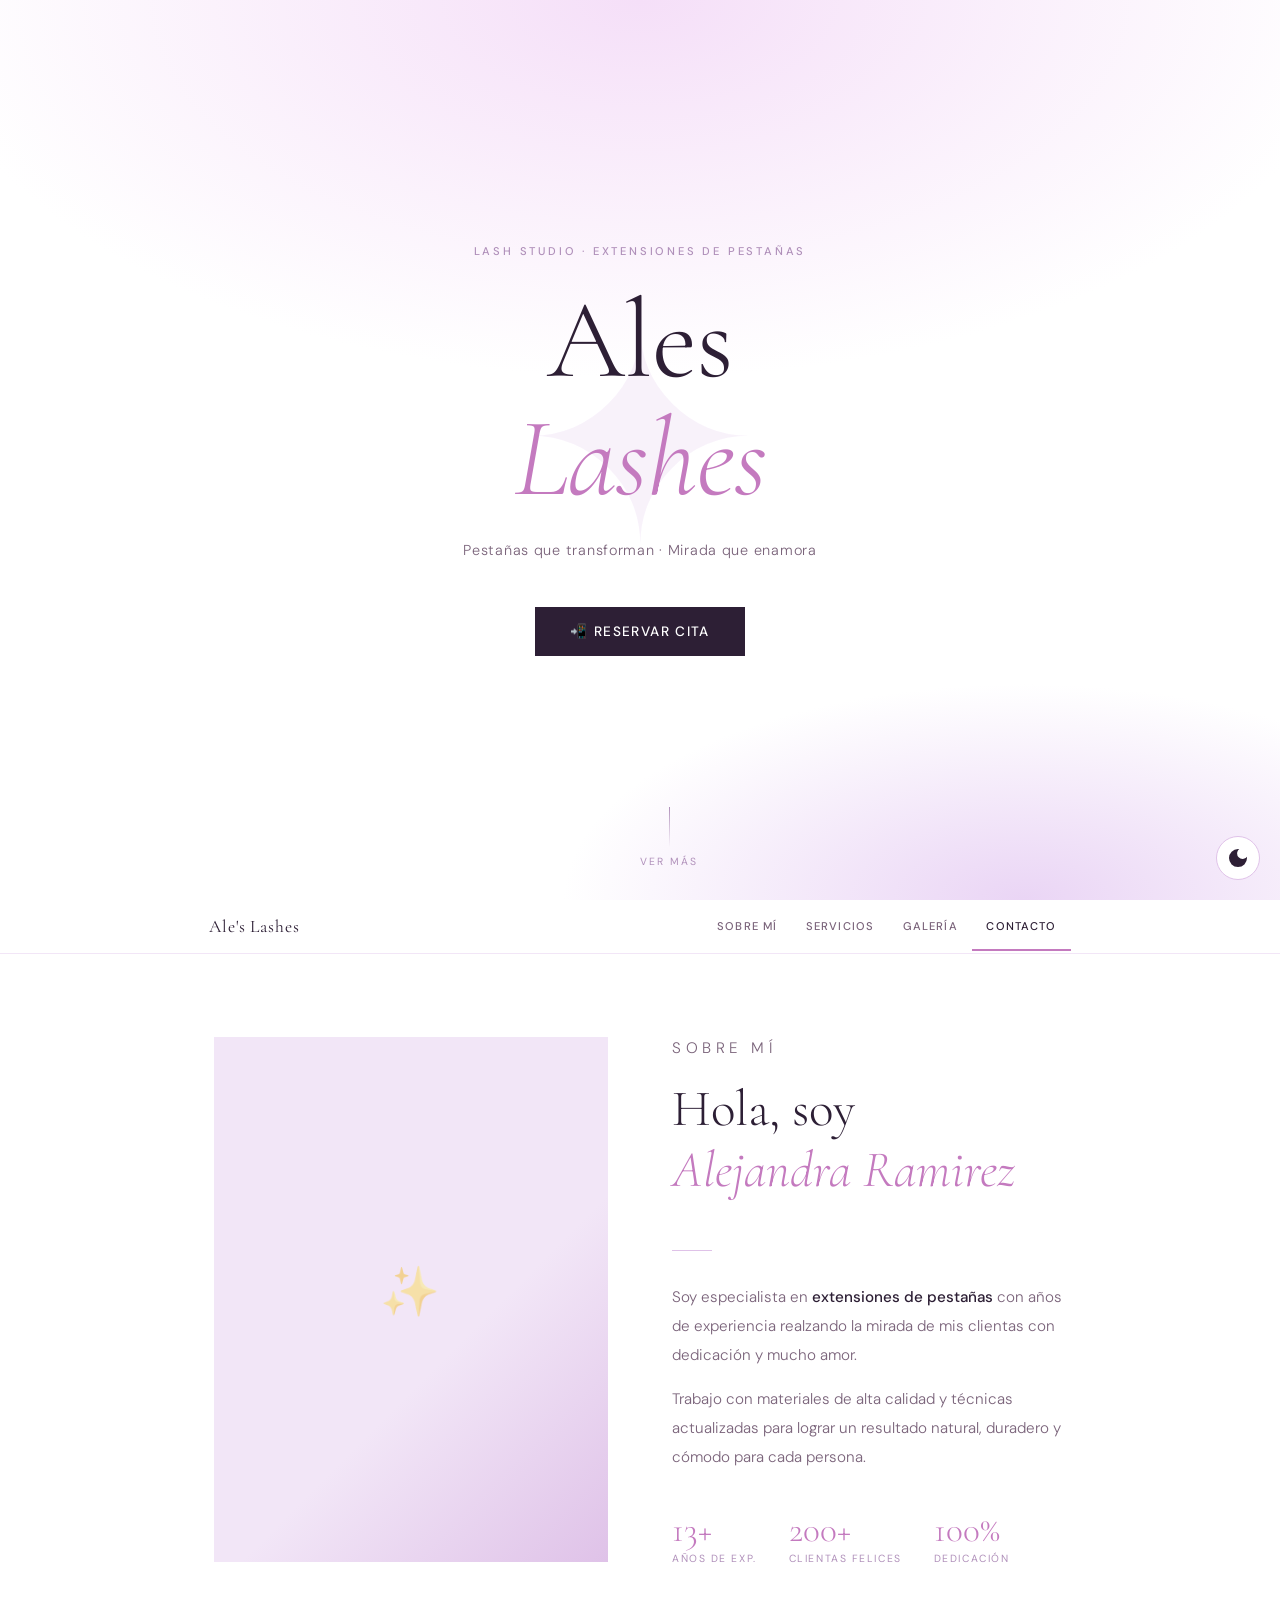
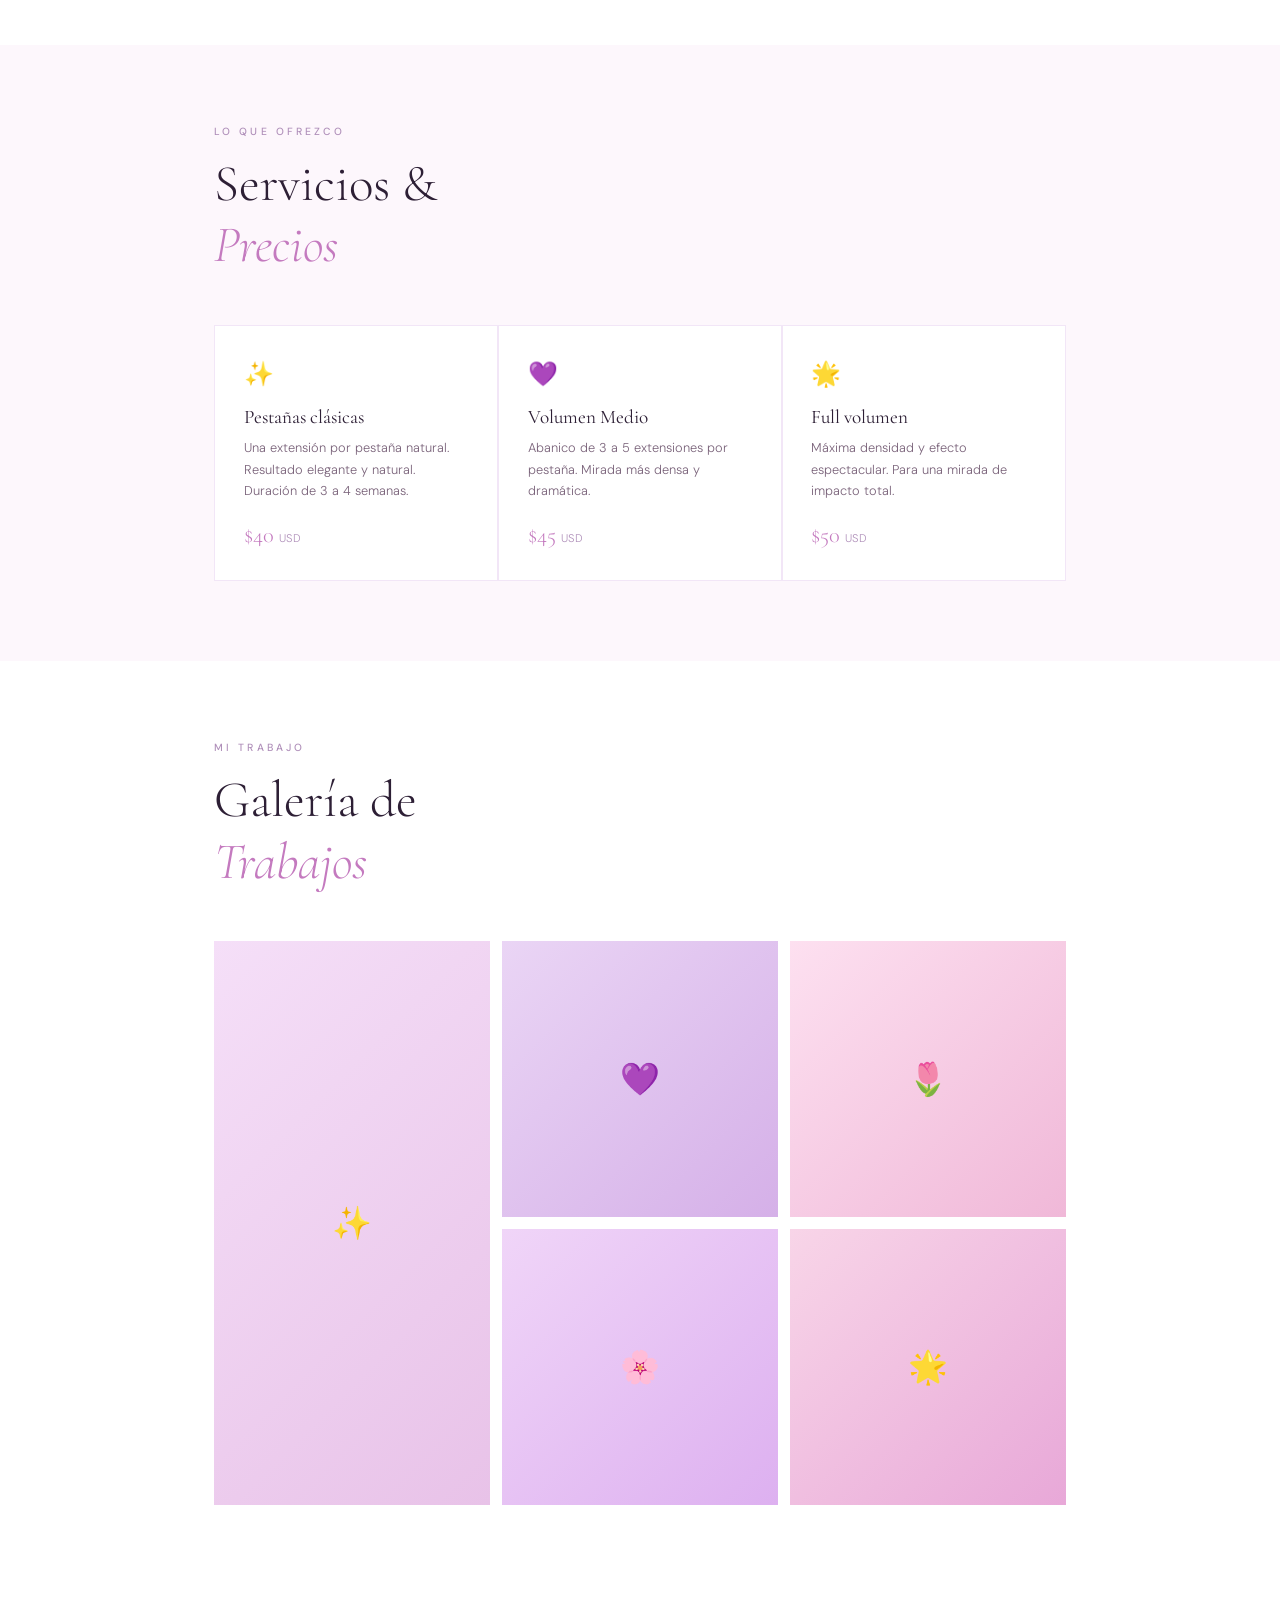
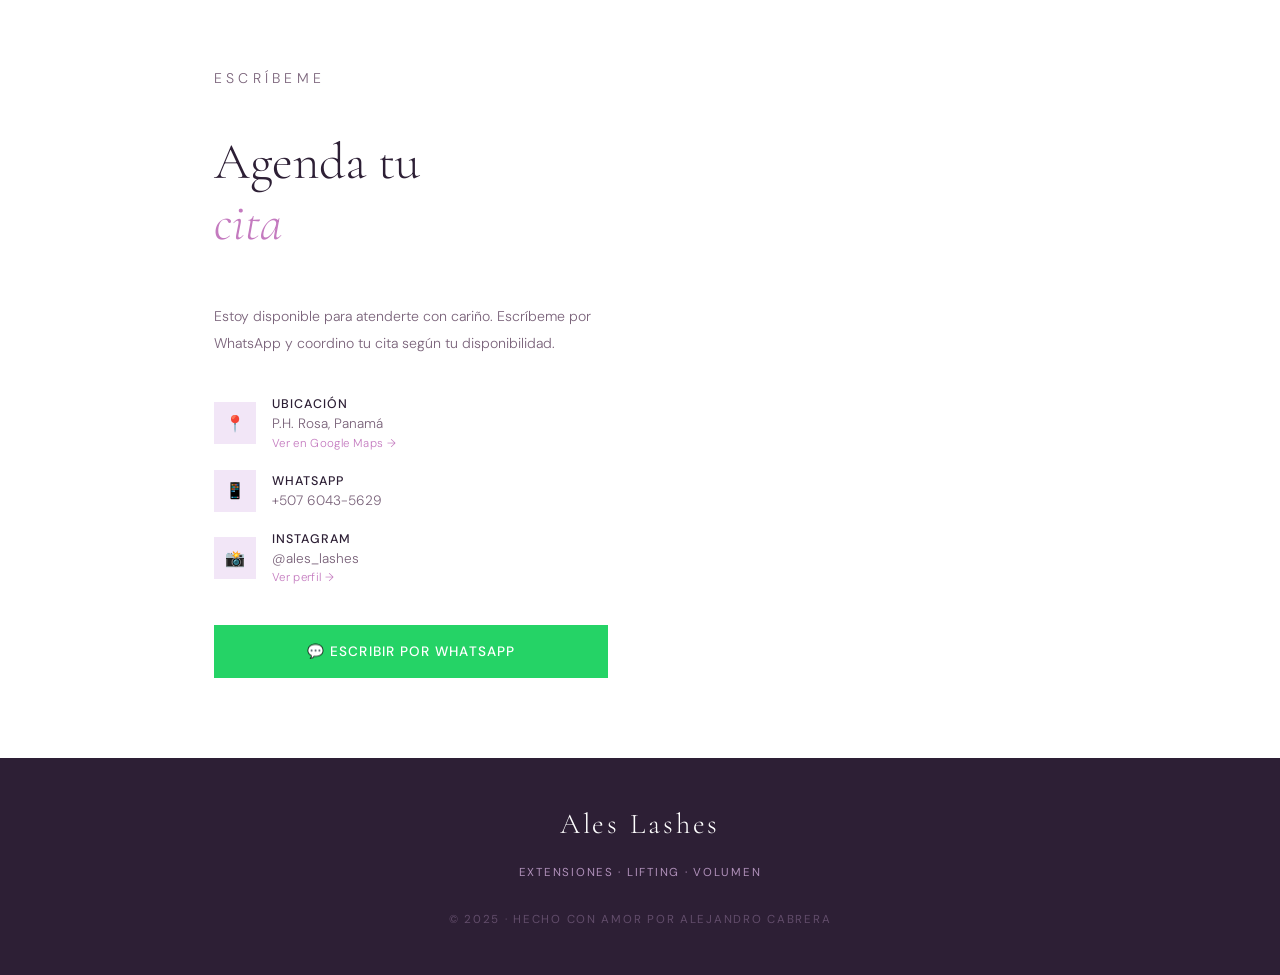
==== commit 43ef96d0: "Add light mode SVG icon for UI elements This commit introduces a new SVG file for a light mode icon," ====
--- a/index.html
+++ b/index.html
@@ -4,688 +4,9 @@
   <meta charset="UTF-8" />
   <meta name="viewport" content="width=device-width, initial-scale=1.0"/>
   <title>Ales Lashes</title>
-  <script src="darkmode.js"></script>
+  <script src="main.js"></script>
   <link href="https://fonts.googleapis.com/css2?family=Cormorant+Garamond:ital,wght@0,300;0,400;0,500;1,300;1,400&family=DM+Sans:wght@300;400;500&display=swap" rel="stylesheet"/>
-  <style>
-    *, *::before, *::after { box-sizing: border-box; margin: 0; padding: 0; }
-
-    :root {
-      --white: #ffffff;
-      --off-white: #fdf7fc;
-      --cream: #f2e6f7;
-      --blush: #dfc2e8;
-      --taupe: #b090ba;
-      --warm-gray: #7a637a;
-      --dark: #2d1f35;
-      --accent: #c47abf;
-    }
-
-    /* ── DARK MODE ── (the .darkmode class is set on <html> by darkmode.js) */
-    .darkmode {
-      color-scheme: dark;
-      --white: #1c1424;
-      --off-white: #150f1b;
-      --cream: #2b1f35;
-      --blush: #4a3557;
-      --taupe: #b090ba;
-      --warm-gray: #c4b0cc;
-      --dark: #f3e9f6;
-      --accent: #d08fca;
-    }
-
-    .darkmode .hero::before {
-      background:
-        radial-gradient(ellipse 80% 60% at 50% 0%, #3a2346 0%, transparent 70%),
-        radial-gradient(ellipse 60% 40% at 80% 100%, #2c1a38 0%, transparent 60%);
-    }
-
-    .darkmode footer { background: #0e0813; }
-    .darkmode footer .footer-name { color: #fff; }
-    .darkmode .gallery-item { filter: brightness(0.75); }
-
-    #theme-switch {
-      position: fixed;
-      right: 1.25rem;
-      bottom: 1.25rem;
-      z-index: 200;
-      width: 44px;
-      height: 44px;
-      padding: 0;
-      border: 1px solid var(--blush);
-      border-radius: 50%;
-      background: var(--white);
-      cursor: pointer;
-      display: flex;
-      justify-content: center;
-      align-items: center;
-      transition: transform 0.2s;
-    }
-
-    #theme-switch:hover { transform: scale(1.08); }
-
-    #theme-switch svg { fill: var(--dark); }
-
-    /* light mode shows the moon (first svg), dark mode shows the sun (last svg) */
-    #theme-switch svg:last-child { display: none; }
-    .darkmode #theme-switch svg:first-child { display: none; }
-    .darkmode #theme-switch svg:last-child { display: block; }
-
-    html { scroll-behavior: smooth; }
-
-    body {
-      font-family: 'DM Sans', sans-serif;
-      background: var(--off-white);
-      color: var(--dark);
-      min-height: 100vh;
-    }
-
-    /* ── HERO ── */
-    .hero {
-      position: relative;
-      min-height: 100svh;
-      display: flex;
-      flex-direction: column;
-      align-items: center;
-      justify-content: center;
-      text-align: center;
-      padding: 2rem 1.5rem;
-      background: var(--white);
-      overflow: hidden;
-    }
-
-    .hero::before {
-      content: '';
-      position: absolute;
-      inset: 0;
-      background:
-        radial-gradient(ellipse 80% 60% at 50% 0%, #f5dff8 0%, transparent 70%),
-        radial-gradient(ellipse 60% 40% at 80% 100%, #ead5f5 0%, transparent 60%);
-    }
-
-    .hero-ornament {
-      position: absolute;
-      font-size: clamp(8rem, 40vw, 18rem);
-      color: var(--cream);
-      font-family: 'Cormorant Garamond', serif;
-      line-height: 1;
-      pointer-events: none;
-      user-select: none;
-      top: 50%;
-      left: 50%;
-      transform: translate(-50%, -50%);
-      opacity: 0.5;
-    }
-
-    .hero-content {
-      position: relative;
-      z-index: 1;
-    }
-
-    .hero-eyebrow {
-      font-family: 'DM Sans', sans-serif;
-      font-size: 0.7rem;
-      font-weight: 500;
-      letter-spacing: 0.25em;
-      text-transform: uppercase;
-      color: var(--taupe);
-      margin-bottom: 1.5rem;
-      opacity: 0;
-      animation: fadeUp 0.8s ease 0.2s forwards;
-    }
-
-    .hero-title {
-      font-family: 'Cormorant Garamond', serif;
-      font-size: clamp(3rem, 12vw, 7rem);
-      font-weight: 300;
-      line-height: 1.05;
-      letter-spacing: -0.01em;
-      color: var(--dark);
-      margin-bottom: 1.5rem;
-      opacity: 0;
-      animation: fadeUp 0.9s ease 0.35s forwards;
-    }
-
-    .hero-title em {
-      font-style: italic;
-      color: var(--accent);
-    }
-
-    .hero-subtitle {
-      font-size: 0.9rem;
-      font-weight: 300;
-      color: var(--warm-gray);
-      letter-spacing: 0.05em;
-      margin-bottom: 3rem;
-      opacity: 0;
-      animation: fadeUp 0.9s ease 0.5s forwards;
-    }
-
-    .hero-cta {
-      display: inline-flex;
-      align-items: center;
-      gap: 0.6rem;
-      background: var(--dark);
-      color: var(--white);
-      padding: 1rem 2.2rem;
-      font-family: 'DM Sans', sans-serif;
-      font-size: 0.85rem;
-      font-weight: 500;
-      letter-spacing: 0.1em;
-      text-transform: uppercase;
-      text-decoration: none;
-      transition: background 0.25s, transform 0.2s;
-      opacity: 0;
-      animation: fadeUp 0.9s ease 0.65s forwards;
-    }
-
-    .hero-cta:hover { background: var(--accent); transform: translateY(-2px); }
-
-    .scroll-hint {
-      position: absolute;
-      bottom: 2rem;
-      left: 50%;
-      transform: translateX(-50%);
-      display: flex;
-      flex-direction: column;
-      align-items: center;
-      gap: 0.5rem;
-      color: var(--taupe);
-      font-size: 0.65rem;
-      letter-spacing: 0.2em;
-      text-transform: uppercase;
-      opacity: 0;
-      animation: fadeUp 1s ease 1.2s forwards;
-    }
-
-    .scroll-line {
-      width: 1px;
-      height: 40px;
-      background: linear-gradient(to bottom, var(--taupe), transparent);
-      animation: scrollPulse 2s ease-in-out infinite;
-    }
-
-    /* ── NAV ── */
-    nav {
-      position: sticky;
-      top: 0;
-      z-index: 100;
-      background: color-mix(in srgb, var(--white) 95%, transparent);
-      backdrop-filter: blur(12px);
-      border-bottom: 1px solid var(--cream);
-    }
-
-    .nav-inner {
-      max-width: 900px;
-      margin: 0 auto;
-      display: flex;
-      align-items: center;
-      justify-content: space-between;
-      padding: 0 1.2rem;
-    }
-
-    .nav-brand {
-      font-family: 'Cormorant Garamond', serif;
-      font-size: 1.1rem;
-      font-weight: 400;
-      letter-spacing: 0.05em;
-      color: var(--dark);
-      text-decoration: none;
-      padding: 1rem 0;
-      white-space: nowrap;
-      flex-shrink: 0;
-    }
-
-    .nav-tabs {
-      display: flex;
-      gap: 0;
-      list-style: none;
-      overflow-x: auto;
-      -webkit-overflow-scrolling: touch;
-      scrollbar-width: none;
-    }
-    .nav-tabs::-webkit-scrollbar { display: none; }
-
-    .nav-tabs li a {
-      display: block;
-      padding: 1rem 0.9rem;
-      font-size: 0.7rem;
-      font-weight: 500;
-      letter-spacing: 0.1em;
-      text-transform: uppercase;
-      color: var(--warm-gray);
-      text-decoration: none;
-      border-bottom: 2px solid transparent;
-      transition: color 0.2s, border-color 0.2s;
-      white-space: nowrap;
-    }
-
-    .nav-tabs li a:hover,
-    .nav-tabs li a.active {
-      color: var(--dark);
-      border-bottom-color: var(--accent);
-    }
-
-    /* ── SECTIONS ── */
-    section {
-      max-width: 900px;
-      margin: 0 auto;
-      padding: 5rem 1.5rem;
-    }
-
-    .section-label {
-      font-size: 0.65rem;
-      font-weight: 500;
-      letter-spacing: 0.3em;
-      text-transform: uppercase;
-      color: var(--taupe);
-      margin-bottom: 1rem;
-    }
-
-    .section-title {
-      font-family: 'Cormorant Garamond', serif;
-      font-size: clamp(2rem, 6vw, 3.2rem);
-      font-weight: 300;
-      line-height: 1.2;
-      color: var(--dark);
-      margin-bottom: 3rem;
-    }
-
-    .section-title em { font-style: italic; color: var(--accent); }
-
-    .divider {
-      width: 40px;
-      height: 1px;
-      background: var(--blush);
-      margin: 2rem 0;
-    }
-
-    /* ── SOBRE MÍ ── */
-    #sobre {
-      background: var(--white);
-      max-width: 100%;
-      padding: 0;
-    }
-
-    #sobre .inner {
-      max-width: 900px;
-      margin: 0 auto;
-      padding: 5rem 1.5rem;
-      display: grid;
-      grid-template-columns: 1fr 1fr;
-      gap: 4rem;
-      align-items: center;
-    }
-
-    .bio-photo-placeholder {
-      aspect-ratio: 3/4;
-      background: var(--cream);
-      display: flex;
-      flex-direction: column;
-      align-items: center;
-      justify-content: center;
-      gap: 1rem;
-      color: var(--taupe);
-      font-size: 0.75rem;
-      letter-spacing: 0.1em;
-      text-transform: uppercase;
-      position: relative;
-      overflow: hidden;
-    }
-
-    .bio-photo-placeholder::after {
-      content: '';
-      position: absolute;
-      inset: 0;
-      background: linear-gradient(135deg, transparent 60%, var(--blush) 100%);
-    }
-
-    .bio-photo-icon {
-      font-size: 3rem;
-      opacity: 0.4;
-    }
-
-    .bio-text p {
-      font-size: 0.95rem;
-      font-weight: 300;
-      line-height: 1.9;
-      color: var(--warm-gray);
-      margin-bottom: 1rem;
-    }
-
-    .bio-text p strong {
-      color: var(--dark);
-      font-weight: 500;
-    }
-
-    .bio-stats {
-      display: flex;
-      gap: 2rem;
-      margin-top: 2.5rem;
-      flex-wrap: wrap;
-    }
-
-    .stat {
-      display: flex;
-      flex-direction: column;
-      gap: 0.3rem;
-    }
-
-    .stat-number {
-      font-family: 'Cormorant Garamond', serif;
-      font-size: 2.2rem;
-      font-weight: 300;
-      color: var(--accent);
-      line-height: 1;
-    }
-
-    .stat-label {
-      font-size: 0.65rem;
-      letter-spacing: 0.15em;
-      text-transform: uppercase;
-      color: var(--taupe);
-    }
-
-    /* ── SERVICIOS ── */
-    .services-grid {
-      display: grid;
-      grid-template-columns: repeat(auto-fill, minmax(260px, 1fr));
-      gap: 1.5px;
-      background: var(--cream);
-      border: 1.5px solid var(--cream);
-      margin-top: 1rem;
-    }
-
-    .service-card {
-      background: var(--white);
-      padding: 2rem 1.8rem;
-      transition: background 0.2s;
-    }
-
-    .service-card:hover { background: var(--off-white); }
-
-    .service-icon {
-      font-size: 1.5rem;
-      margin-bottom: 1rem;
-    }
-
-    .service-name {
-      font-family: 'Cormorant Garamond', serif;
-      font-size: 1.2rem;
-      font-weight: 400;
-      color: var(--dark);
-      margin-bottom: 0.5rem;
-    }
-
-    .service-desc {
-      font-size: 0.8rem;
-      font-weight: 300;
-      color: var(--warm-gray);
-      line-height: 1.7;
-      margin-bottom: 1.2rem;
-    }
-
-    .service-price {
-      font-family: 'Cormorant Garamond', serif;
-      font-size: 1.4rem;
-      font-weight: 300;
-      color: var(--accent);
-    }
-
-    .service-price span {
-      font-family: 'DM Sans', sans-serif;
-      font-size: 0.7rem;
-      color: var(--taupe);
-      font-weight: 300;
-    }
-
-    /* ── GALERÍA ── */
-    .gallery-note {
-      font-size: 0.8rem;
-      font-weight: 300;
-      color: var(--taupe);
-      margin-bottom: 2rem;
-      font-style: italic;
-    }
-
-    .gallery-grid {
-      display: grid;
-      grid-template-columns: repeat(3, 1fr);
-      gap: 0.75rem;
-    }
-
-    .gallery-item {
-      aspect-ratio: 1;
-      background: var(--cream);
-      display: flex;
-      align-items: center;
-      justify-content: center;
-      color: var(--taupe);
-      font-size: 2rem;
-      position: relative;
-      overflow: hidden;
-      cursor: pointer;
-      transition: transform 0.3s;
-    }
-
-    .gallery-item:first-child { grid-row: span 2; aspect-ratio: auto; }
-
-    .gallery-item:hover { transform: scale(0.98); }
-
-    .gallery-item::after {
-      content: 'Ver foto';
-      position: absolute;
-      inset: 0;
-      background: rgba(45,31,53,0.5);
-      display: flex;
-      align-items: center;
-      justify-content: center;
-      color: white;
-      font-size: 0.75rem;
-      letter-spacing: 0.15em;
-      text-transform: uppercase;
-      opacity: 0;
-      transition: opacity 0.3s;
-    }
-
-    .gallery-item:hover::after { opacity: 1; }
-
-    /* ── CONTACTO ── */
-    #contacto {
-      background: var(--white);
-      max-width: 100%;
-      padding: 0;
-    }
-
-    #contacto .inner {
-      max-width: 900px;
-      margin: 0 auto;
-      padding: 5rem 1.5rem;
-      display: grid;
-      grid-template-columns: 1fr 1fr;
-      gap: 4rem;
-      align-items: start;
-    }
-
-    .contact-info p {
-      font-size: 0.88rem;
-      font-weight: 300;
-      color: var(--warm-gray);
-      line-height: 1.9;
-      margin-bottom: 2.5rem;
-    }
-
-    .contact-items {
-      display: flex;
-      flex-direction: column;
-      gap: 1.2rem;
-    }
-
-    .contact-item {
-      display: flex;
-      align-items: center;
-      gap: 1rem;
-      text-decoration: none;
-      color: inherit;
-      transition: opacity 0.2s;
-    }
-
-    a.contact-item:hover { opacity: 0.7; }
-
-    .maps-link {
-      display: block;
-      font-size: 0.72rem;
-      color: var(--accent);
-      margin-top: 0.2rem;
-      letter-spacing: 0.03em;
-    }
-
-    .contact-item-icon {
-      width: 42px;
-      height: 42px;
-      background: var(--cream);
-      display: flex;
-      align-items: center;
-      justify-content: center;
-      font-size: 1rem;
-      flex-shrink: 0;
-    }
-
-    .contact-item-text {
-      font-size: 0.85rem;
-      font-weight: 300;
-      color: var(--warm-gray);
-    }
-
-    .contact-item-text strong {
-      display: block;
-      font-weight: 500;
-      color: var(--dark);
-      font-size: 0.78rem;
-      letter-spacing: 0.08em;
-      text-transform: uppercase;
-      margin-bottom: 0.2rem;
-    }
-
-    .whatsapp-btn {
-      display: flex;
-      align-items: center;
-      justify-content: center;
-      gap: 0.7rem;
-      background: #25D366;
-      color: white;
-      padding: 1.1rem 2rem;
-      font-size: 0.85rem;
-      font-weight: 500;
-      letter-spacing: 0.08em;
-      text-transform: uppercase;
-      text-decoration: none;
-      margin-top: 2.5rem;
-      transition: opacity 0.2s, transform 0.2s;
-      width: 100%;
-      text-align: center;
-    }
-
-    .whatsapp-btn:hover { opacity: 0.9; transform: translateY(-2px); }
-
-    .hours-box {
-      background: var(--off-white);
-      padding: 2rem;
-    }
-
-    .hours-title {
-      font-size: 0.65rem;
-      font-weight: 500;
-      letter-spacing: 0.25em;
-      text-transform: uppercase;
-      color: var(--taupe);
-      margin-bottom: 1.5rem;
-    }
-
-    .hours-row {
-      display: flex;
-      justify-content: space-between;
-      padding: 0.75rem 0;
-      border-bottom: 1px solid var(--cream);
-      font-size: 0.82rem;
-      font-weight: 300;
-      color: var(--warm-gray);
-    }
-
-    .hours-row:last-child { border-bottom: none; }
-
-    .hours-row strong { color: var(--dark); font-weight: 400; }
-
-    /* ── FOOTER ── */
-    footer {
-      background: var(--dark);
-      color: var(--taupe);
-      text-align: center;
-      padding: 3rem 1.5rem;
-    }
-
-    footer .footer-name {
-      font-family: 'Cormorant Garamond', serif;
-      font-size: 1.8rem;
-      font-weight: 300;
-      color: var(--white);
-      letter-spacing: 0.1em;
-      margin-bottom: 0.5rem;
-    }
-
-    footer p {
-      font-size: 0.72rem;
-      letter-spacing: 0.15em;
-      text-transform: uppercase;
-      margin-top: 1.5rem;
-    }
-
-    /* ── ANIMATIONS ── */
-    @keyframes fadeUp {
-      from { opacity: 0; transform: translateY(20px); }
-      to   { opacity: 1; transform: translateY(0); }
-    }
-
-    @keyframes scrollPulse {
-      0%, 100% { opacity: 1; transform: scaleY(1); }
-      50%       { opacity: 0.4; transform: scaleY(0.7); }
-    }
-
-    /* ── RESPONSIVE MÓVIL ── */
-    @media (max-width: 680px) {
-      section { padding: 4rem 1.2rem; }
-
-      #sobre .inner,
-      #contacto .inner {
-        grid-template-columns: 1fr;
-        gap: 2.5rem;
-        padding: 4rem 1.2rem;
-      }
-
-      /* Foto primero en móvil: imagen arriba, texto abajo */
-      #sobre .inner { grid-template-areas: "foto" "texto"; }
-      .bio-photo-placeholder { grid-area: foto; max-height: 280px; }
-      .bio-text { grid-area: texto; }
-
-      .gallery-grid {
-        grid-template-columns: repeat(2, 1fr);
-        gap: 0.5rem;
-      }
-      .gallery-item:first-child { grid-row: auto; }
-
-      .nav-tabs li a { padding: 1rem 0.65rem; font-size: 0.63rem; }
-
-      .bio-stats { gap: 1.5rem; }
-
-      .services-grid { grid-template-columns: 1fr; }
-
-      .section-title { margin-bottom: 2rem; }
-    }
-
-    @media (max-width: 400px) {
-      .nav-brand { font-size: 0.95rem; }
-      .nav-tabs li a { padding: 1rem 0.5rem; font-size: 0.6rem; letter-spacing: 0.06em; }
-    }
-  </style>
+  <link rel="stylesheet" href="style.css" />
 </head>
 <body>
   <button id="theme-switch" type="button" aria-label="Activar modo oscuro">
@@ -837,29 +158,7 @@
 <footer>
   <div class="footer-name">Ales Lashes</div>
   <p>Extensiones · Lifting · Volumen</p>
-  <p style="margin-top:2rem; opacity:0.4;">© 2025 · Hecho con amor</p>
+  <p style="margin-top:2rem; opacity:0.4;">© 2025 · Hecho con amor por Alejandro Cabrera</p>
 </footer>
-
-<script>
-  // Active tab highlight on scroll
-  const sections = ['sobre','servicios','galeria','contacto'];
-  const links = document.querySelectorAll('.nav-tabs a');
-
-  const observer = new IntersectionObserver((entries) => {
-    entries.forEach(e => {
-      if (e.isIntersecting) {
-        links.forEach(l => l.classList.remove('active'));
-        const active = document.querySelector(`.nav-tabs a[href="#${e.target.id}"]`);
-        if (active) active.classList.add('active');
-      }
-    });
-  }, { threshold: 0.4 });
-
-  sections.forEach(id => {
-    const el = document.getElementById(id);
-    if (el) observer.observe(el);
-  });
-</script>
-
 </body>
 </html>
--- a/style.css
+++ b/style.css
@@ -0,0 +1,678 @@
+*, *::before, *::after { box-sizing: border-box; margin: 0; padding: 0; }
+
+:root {
+  --white: #ffffff;
+  --off-white: #fdf7fc;
+  --cream: #f2e6f7;
+  --blush: #dfc2e8;
+  --taupe: #b090ba;
+  --warm-gray: #7a637a;
+  --dark: #2d1f35;
+  --accent: #c47abf;
+}
+
+/* ── DARK MODE ── (the .darkmode class is set on <html> by main.js) */
+.darkmode {
+  color-scheme: dark;
+  --white: #1c1424;
+  --off-white: #150f1b;
+  --cream: #2b1f35;
+  --blush: #4a3557;
+  --taupe: #b090ba;
+  --warm-gray: #c4b0cc;
+  --dark: #f3e9f6;
+  --accent: #d08fca;
+}
+
+.darkmode .hero::before {
+  background:
+    radial-gradient(ellipse 80% 60% at 50% 0%, #3a2346 0%, transparent 70%),
+    radial-gradient(ellipse 60% 40% at 80% 100%, #2c1a38 0%, transparent 60%);
+}
+
+.darkmode footer { background: #0e0813; }
+.darkmode footer .footer-name { color: #fff; }
+.darkmode .gallery-item { filter: brightness(0.5) saturate(1.3); }
+
+#theme-switch {
+  position: fixed;
+  right: 1.25rem;
+  bottom: 1.25rem;
+  z-index: 200;
+  width: 44px;
+  height: 44px;
+  padding: 0;
+  border: 1px solid var(--blush);
+  border-radius: 50%;
+  background: var(--white);
+  cursor: pointer;
+  display: flex;
+  justify-content: center;
+  align-items: center;
+  transition: transform 0.2s;
+}
+
+#theme-switch:hover { transform: scale(1.08); }
+
+#theme-switch svg { fill: var(--dark); }
+
+/* light mode shows the moon (first svg), dark mode shows the sun (last svg) */
+#theme-switch svg:last-child { display: none; }
+.darkmode #theme-switch svg:first-child { display: none; }
+.darkmode #theme-switch svg:last-child { display: block; }
+
+html { scroll-behavior: smooth; }
+
+body {
+  font-family: 'DM Sans', sans-serif;
+  background: var(--off-white);
+  color: var(--dark);
+  min-height: 100vh;
+}
+
+/* ── HERO ── */
+.hero {
+  position: relative;
+  min-height: 100svh;
+  display: flex;
+  flex-direction: column;
+  align-items: center;
+  justify-content: center;
+  text-align: center;
+  padding: 2rem 1.5rem;
+  background: var(--white);
+  overflow: hidden;
+}
+
+.hero::before {
+  content: '';
+  position: absolute;
+  inset: 0;
+  background:
+    radial-gradient(ellipse 80% 60% at 50% 0%, #f5dff8 0%, transparent 70%),
+    radial-gradient(ellipse 60% 40% at 80% 100%, #ead5f5 0%, transparent 60%);
+}
+
+.hero-ornament {
+  position: absolute;
+  font-size: clamp(8rem, 40vw, 18rem);
+  color: var(--cream);
+  font-family: 'Cormorant Garamond', serif;
+  line-height: 1;
+  pointer-events: none;
+  user-select: none;
+  top: 50%;
+  left: 50%;
+  transform: translate(-50%, -50%);
+  opacity: 0.5;
+}
+
+.hero-content {
+  position: relative;
+  z-index: 1;
+}
+
+.hero-eyebrow {
+  font-family: 'DM Sans', sans-serif;
+  font-size: 0.7rem;
+  font-weight: 500;
+  letter-spacing: 0.25em;
+  text-transform: uppercase;
+  color: var(--taupe);
+  margin-bottom: 1.5rem;
+  opacity: 0;
+  animation: fadeUp 0.8s ease 0.2s forwards;
+}
+
+.hero-title {
+  font-family: 'Cormorant Garamond', serif;
+  font-size: clamp(3rem, 12vw, 7rem);
+  font-weight: 300;
+  line-height: 1.05;
+  letter-spacing: -0.01em;
+  color: var(--dark);
+  margin-bottom: 1.5rem;
+  opacity: 0;
+  animation: fadeUp 0.9s ease 0.35s forwards;
+}
+
+.hero-title em {
+  font-style: italic;
+  color: var(--accent);
+}
+
+.hero-subtitle {
+  font-size: 0.9rem;
+  font-weight: 300;
+  color: var(--warm-gray);
+  letter-spacing: 0.05em;
+  margin-bottom: 3rem;
+  opacity: 0;
+  animation: fadeUp 0.9s ease 0.5s forwards;
+}
+
+.hero-cta {
+  display: inline-flex;
+  align-items: center;
+  gap: 0.6rem;
+  background: var(--dark);
+  color: var(--white);
+  padding: 1rem 2.2rem;
+  font-family: 'DM Sans', sans-serif;
+  font-size: 0.85rem;
+  font-weight: 500;
+  letter-spacing: 0.1em;
+  text-transform: uppercase;
+  text-decoration: none;
+  transition: background 0.25s, transform 0.2s;
+  opacity: 0;
+  animation: fadeUp 0.9s ease 0.65s forwards;
+}
+
+.hero-cta:hover { background: var(--accent); transform: translateY(-2px); }
+
+.scroll-hint {
+  position: absolute;
+  bottom: 2rem;
+  left: 50%;
+  transform: translateX(-50%);
+  display: flex;
+  flex-direction: column;
+  align-items: center;
+  gap: 0.5rem;
+  color: var(--taupe);
+  font-size: 0.65rem;
+  letter-spacing: 0.2em;
+  text-transform: uppercase;
+  opacity: 0;
+  animation: fadeUp 1s ease 1.2s forwards;
+}
+
+.scroll-line {
+  width: 1px;
+  height: 40px;
+  background: linear-gradient(to bottom, var(--taupe), transparent);
+  animation: scrollPulse 2s ease-in-out infinite;
+}
+
+/* ── NAV ── */
+nav {
+  position: sticky;
+  top: 0;
+  z-index: 100;
+  background: color-mix(in srgb, var(--white) 95%, transparent);
+  backdrop-filter: blur(12px);
+  border-bottom: 1px solid var(--cream);
+}
+
+.nav-inner {
+  max-width: 900px;
+  margin: 0 auto;
+  display: flex;
+  align-items: center;
+  justify-content: space-between;
+  padding: 0 1.2rem;
+}
+
+.nav-brand {
+  font-family: 'Cormorant Garamond', serif;
+  font-size: 1.1rem;
+  font-weight: 400;
+  letter-spacing: 0.05em;
+  color: var(--dark);
+  text-decoration: none;
+  padding: 1rem 0;
+  white-space: nowrap;
+  flex-shrink: 0;
+}
+
+.nav-tabs {
+  display: flex;
+  gap: 0;
+  list-style: none;
+  overflow-x: auto;
+  -webkit-overflow-scrolling: touch;
+  scrollbar-width: none;
+}
+.nav-tabs::-webkit-scrollbar { display: none; }
+
+.nav-tabs li a {
+  display: block;
+  padding: 1rem 0.9rem;
+  font-size: 0.7rem;
+  font-weight: 500;
+  letter-spacing: 0.1em;
+  text-transform: uppercase;
+  color: var(--warm-gray);
+  text-decoration: none;
+  border-bottom: 2px solid transparent;
+  transition: color 0.2s, border-color 0.2s;
+  white-space: nowrap;
+}
+
+.nav-tabs li a:hover,
+.nav-tabs li a.active {
+  color: var(--dark);
+  border-bottom-color: var(--accent);
+}
+
+/* ── SECTIONS ── */
+section {
+  max-width: 900px;
+  margin: 0 auto;
+  padding: 5rem 1.5rem;
+}
+
+.section-label {
+  font-size: 0.65rem;
+  font-weight: 500;
+  letter-spacing: 0.3em;
+  text-transform: uppercase;
+  color: var(--taupe);
+  margin-bottom: 1rem;
+}
+
+.section-title {
+  font-family: 'Cormorant Garamond', serif;
+  font-size: clamp(2rem, 6vw, 3.2rem);
+  font-weight: 300;
+  line-height: 1.2;
+  color: var(--dark);
+  margin-bottom: 3rem;
+}
+
+.section-title em { font-style: italic; color: var(--accent); }
+
+.divider {
+  width: 40px;
+  height: 1px;
+  background: var(--blush);
+  margin: 2rem 0;
+}
+
+/* ── SOBRE MÍ ── */
+#sobre {
+  background: var(--white);
+  max-width: 100%;
+  padding: 0;
+}
+
+#sobre .inner {
+  max-width: 900px;
+  margin: 0 auto;
+  padding: 5rem 1.5rem;
+  display: grid;
+  grid-template-columns: 1fr 1fr;
+  gap: 4rem;
+  align-items: center;
+}
+
+.bio-photo-placeholder {
+  aspect-ratio: 3/4;
+  background: var(--cream);
+  display: flex;
+  flex-direction: column;
+  align-items: center;
+  justify-content: center;
+  gap: 1rem;
+  color: var(--taupe);
+  font-size: 0.75rem;
+  letter-spacing: 0.1em;
+  text-transform: uppercase;
+  position: relative;
+  overflow: hidden;
+}
+
+.bio-photo-placeholder::after {
+  content: '';
+  position: absolute;
+  inset: 0;
+  background: linear-gradient(135deg, transparent 60%, var(--blush) 100%);
+}
+
+.bio-photo-icon {
+  font-size: 3rem;
+  opacity: 0.4;
+}
+
+.bio-text p {
+  font-size: 0.95rem;
+  font-weight: 300;
+  line-height: 1.9;
+  color: var(--warm-gray);
+  margin-bottom: 1rem;
+}
+
+.bio-text p strong {
+  color: var(--dark);
+  font-weight: 500;
+}
+
+.bio-stats {
+  display: flex;
+  gap: 2rem;
+  margin-top: 2.5rem;
+  flex-wrap: wrap;
+}
+
+.stat {
+  display: flex;
+  flex-direction: column;
+  gap: 0.3rem;
+}
+
+.stat-number {
+  font-family: 'Cormorant Garamond', serif;
+  font-size: 2.2rem;
+  font-weight: 300;
+  color: var(--accent);
+  line-height: 1;
+}
+
+.stat-label {
+  font-size: 0.65rem;
+  letter-spacing: 0.15em;
+  text-transform: uppercase;
+  color: var(--taupe);
+}
+
+/* ── SERVICIOS ── */
+.services-grid {
+  display: grid;
+  grid-template-columns: repeat(auto-fill, minmax(260px, 1fr));
+  gap: 1.5px;
+  background: var(--cream);
+  border: 1.5px solid var(--cream);
+  margin-top: 1rem;
+}
+
+.service-card {
+  background: var(--white);
+  padding: 2rem 1.8rem;
+  transition: background 0.2s;
+}
+
+.service-card:hover { background: var(--off-white); }
+
+.service-icon {
+  font-size: 1.5rem;
+  margin-bottom: 1rem;
+}
+
+.service-name {
+  font-family: 'Cormorant Garamond', serif;
+  font-size: 1.2rem;
+  font-weight: 400;
+  color: var(--dark);
+  margin-bottom: 0.5rem;
+}
+
+.service-desc {
+  font-size: 0.8rem;
+  font-weight: 300;
+  color: var(--warm-gray);
+  line-height: 1.7;
+  margin-bottom: 1.2rem;
+}
+
+.service-price {
+  font-family: 'Cormorant Garamond', serif;
+  font-size: 1.4rem;
+  font-weight: 300;
+  color: var(--accent);
+}
+
+.service-price span {
+  font-family: 'DM Sans', sans-serif;
+  font-size: 0.7rem;
+  color: var(--taupe);
+  font-weight: 300;
+}
+
+/* ── GALERÍA ── */
+.gallery-note {
+  font-size: 0.8rem;
+  font-weight: 300;
+  color: var(--taupe);
+  margin-bottom: 2rem;
+  font-style: italic;
+}
+
+.gallery-grid {
+  display: grid;
+  grid-template-columns: repeat(3, 1fr);
+  gap: 0.75rem;
+}
+
+.gallery-item {
+  aspect-ratio: 1;
+  background: var(--cream);
+  display: flex;
+  align-items: center;
+  justify-content: center;
+  color: var(--taupe);
+  font-size: 2rem;
+  position: relative;
+  overflow: hidden;
+  cursor: pointer;
+  transition: transform 0.3s;
+}
+
+.gallery-item:first-child { grid-row: span 2; aspect-ratio: auto; }
+
+.gallery-item:hover { transform: scale(0.98); }
+
+.gallery-item::after {
+  content: 'Ver foto';
+  position: absolute;
+  inset: 0;
+  background: rgba(45,31,53,0.5);
+  display: flex;
+  align-items: center;
+  justify-content: center;
+  color: white;
+  font-size: 0.75rem;
+  letter-spacing: 0.15em;
+  text-transform: uppercase;
+  opacity: 0;
+  transition: opacity 0.3s;
+}
+
+.gallery-item:hover::after { opacity: 1; }
+
+/* ── CONTACTO ── */
+#contacto {
+  background: var(--white);
+  max-width: 100%;
+  padding: 0;
+}
+
+#contacto .inner {
+  max-width: 900px;
+  margin: 0 auto;
+  padding: 5rem 1.5rem;
+  display: grid;
+  grid-template-columns: 1fr 1fr;
+  gap: 4rem;
+  align-items: start;
+}
+
+.contact-info p {
+  font-size: 0.88rem;
+  font-weight: 300;
+  color: var(--warm-gray);
+  line-height: 1.9;
+  margin-bottom: 2.5rem;
+}
+
+.contact-items {
+  display: flex;
+  flex-direction: column;
+  gap: 1.2rem;
+}
+
+.contact-item {
+  display: flex;
+  align-items: center;
+  gap: 1rem;
+  text-decoration: none;
+  color: inherit;
+  transition: opacity 0.2s;
+}
+
+a.contact-item:hover { opacity: 0.7; }
+
+.maps-link {
+  display: block;
+  font-size: 0.72rem;
+  color: var(--accent);
+  margin-top: 0.2rem;
+  letter-spacing: 0.03em;
+}
+
+.contact-item-icon {
+  width: 42px;
+  height: 42px;
+  background: var(--cream);
+  display: flex;
+  align-items: center;
+  justify-content: center;
+  font-size: 1rem;
+  flex-shrink: 0;
+}
+
+.contact-item-text {
+  font-size: 0.85rem;
+  font-weight: 300;
+  color: var(--warm-gray);
+}
+
+.contact-item-text strong {
+  display: block;
+  font-weight: 500;
+  color: var(--dark);
+  font-size: 0.78rem;
+  letter-spacing: 0.08em;
+  text-transform: uppercase;
+  margin-bottom: 0.2rem;
+}
+
+.whatsapp-btn {
+  display: flex;
+  align-items: center;
+  justify-content: center;
+  gap: 0.7rem;
+  background: #25D366;
+  color: white;
+  padding: 1.1rem 2rem;
+  font-size: 0.85rem;
+  font-weight: 500;
+  letter-spacing: 0.08em;
+  text-transform: uppercase;
+  text-decoration: none;
+  margin-top: 2.5rem;
+  transition: opacity 0.2s, transform 0.2s;
+  width: 100%;
+  text-align: center;
+}
+
+.whatsapp-btn:hover { opacity: 0.9; transform: translateY(-2px); }
+
+.hours-box {
+  background: var(--off-white);
+  padding: 2rem;
+}
+
+.hours-title {
+  font-size: 0.65rem;
+  font-weight: 500;
+  letter-spacing: 0.25em;
+  text-transform: uppercase;
+  color: var(--taupe);
+  margin-bottom: 1.5rem;
+}
+
+.hours-row {
+  display: flex;
+  justify-content: space-between;
+  padding: 0.75rem 0;
+  border-bottom: 1px solid var(--cream);
+  font-size: 0.82rem;
+  font-weight: 300;
+  color: var(--warm-gray);
+}
+
+.hours-row:last-child { border-bottom: none; }
+
+.hours-row strong { color: var(--dark); font-weight: 400; }
+
+/* ── FOOTER ── */
+footer {
+  background: var(--dark);
+  color: var(--taupe);
+  text-align: center;
+  padding: 3rem 1.5rem;
+}
+
+footer .footer-name {
+  font-family: 'Cormorant Garamond', serif;
+  font-size: 1.8rem;
+  font-weight: 300;
+  color: var(--white);
+  letter-spacing: 0.1em;
+  margin-bottom: 0.5rem;
+}
+
+footer p {
+  font-size: 0.72rem;
+  letter-spacing: 0.15em;
+  text-transform: uppercase;
+  margin-top: 1.5rem;
+}
+
+/* ── ANIMATIONS ── */
+@keyframes fadeUp {
+  from { opacity: 0; transform: translateY(20px); }
+  to   { opacity: 1; transform: translateY(0); }
+}
+
+@keyframes scrollPulse {
+  0%, 100% { opacity: 1; transform: scaleY(1); }
+  50%       { opacity: 0.4; transform: scaleY(0.7); }
+}
+
+/* ── RESPONSIVE MÓVIL ── */
+@media (max-width: 680px) {
+  section { padding: 4rem 1.2rem; }
+
+  #sobre .inner,
+  #contacto .inner {
+    grid-template-columns: 1fr;
+    gap: 2.5rem;
+    padding: 4rem 1.2rem;
+  }
+
+  /* Foto primero en móvil: imagen arriba, texto abajo */
+  #sobre .inner { grid-template-areas: "foto" "texto"; }
+  .bio-photo-placeholder { grid-area: foto; max-height: 280px; }
+  .bio-text { grid-area: texto; }
+
+  .gallery-grid {
+    grid-template-columns: repeat(2, 1fr);
+    gap: 0.5rem;
+  }
+  .gallery-item:first-child { grid-row: auto; }
+
+  .nav-tabs li a { padding: 1rem 0.65rem; font-size: 0.63rem; }
+
+  .bio-stats { gap: 1.5rem; }
+
+  .services-grid { grid-template-columns: 1fr; }
+
+  .section-title { margin-bottom: 2rem; }
+}
+
+@media (max-width: 400px) {
+  .nav-brand { font-size: 0.95rem; }
+  .nav-tabs li a { padding: 1rem 0.5rem; font-size: 0.6rem; letter-spacing: 0.06em; }
+}
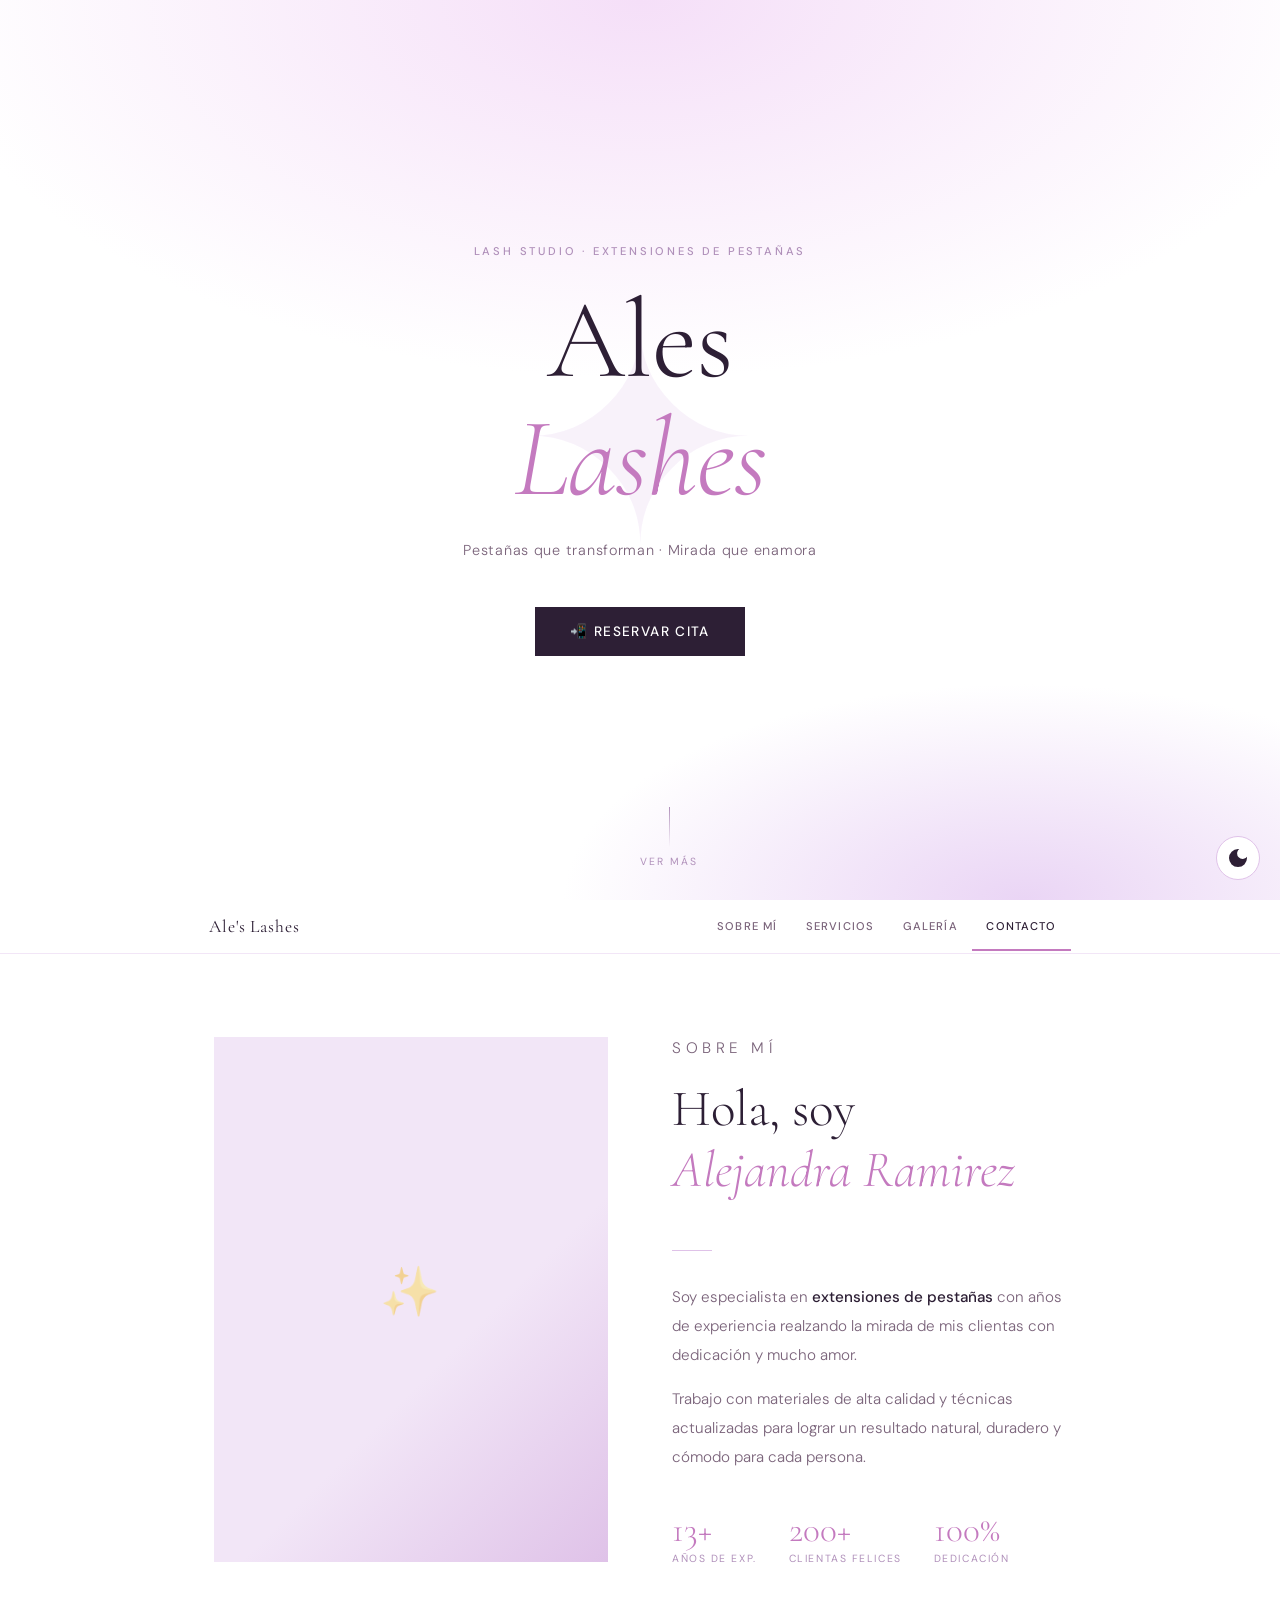
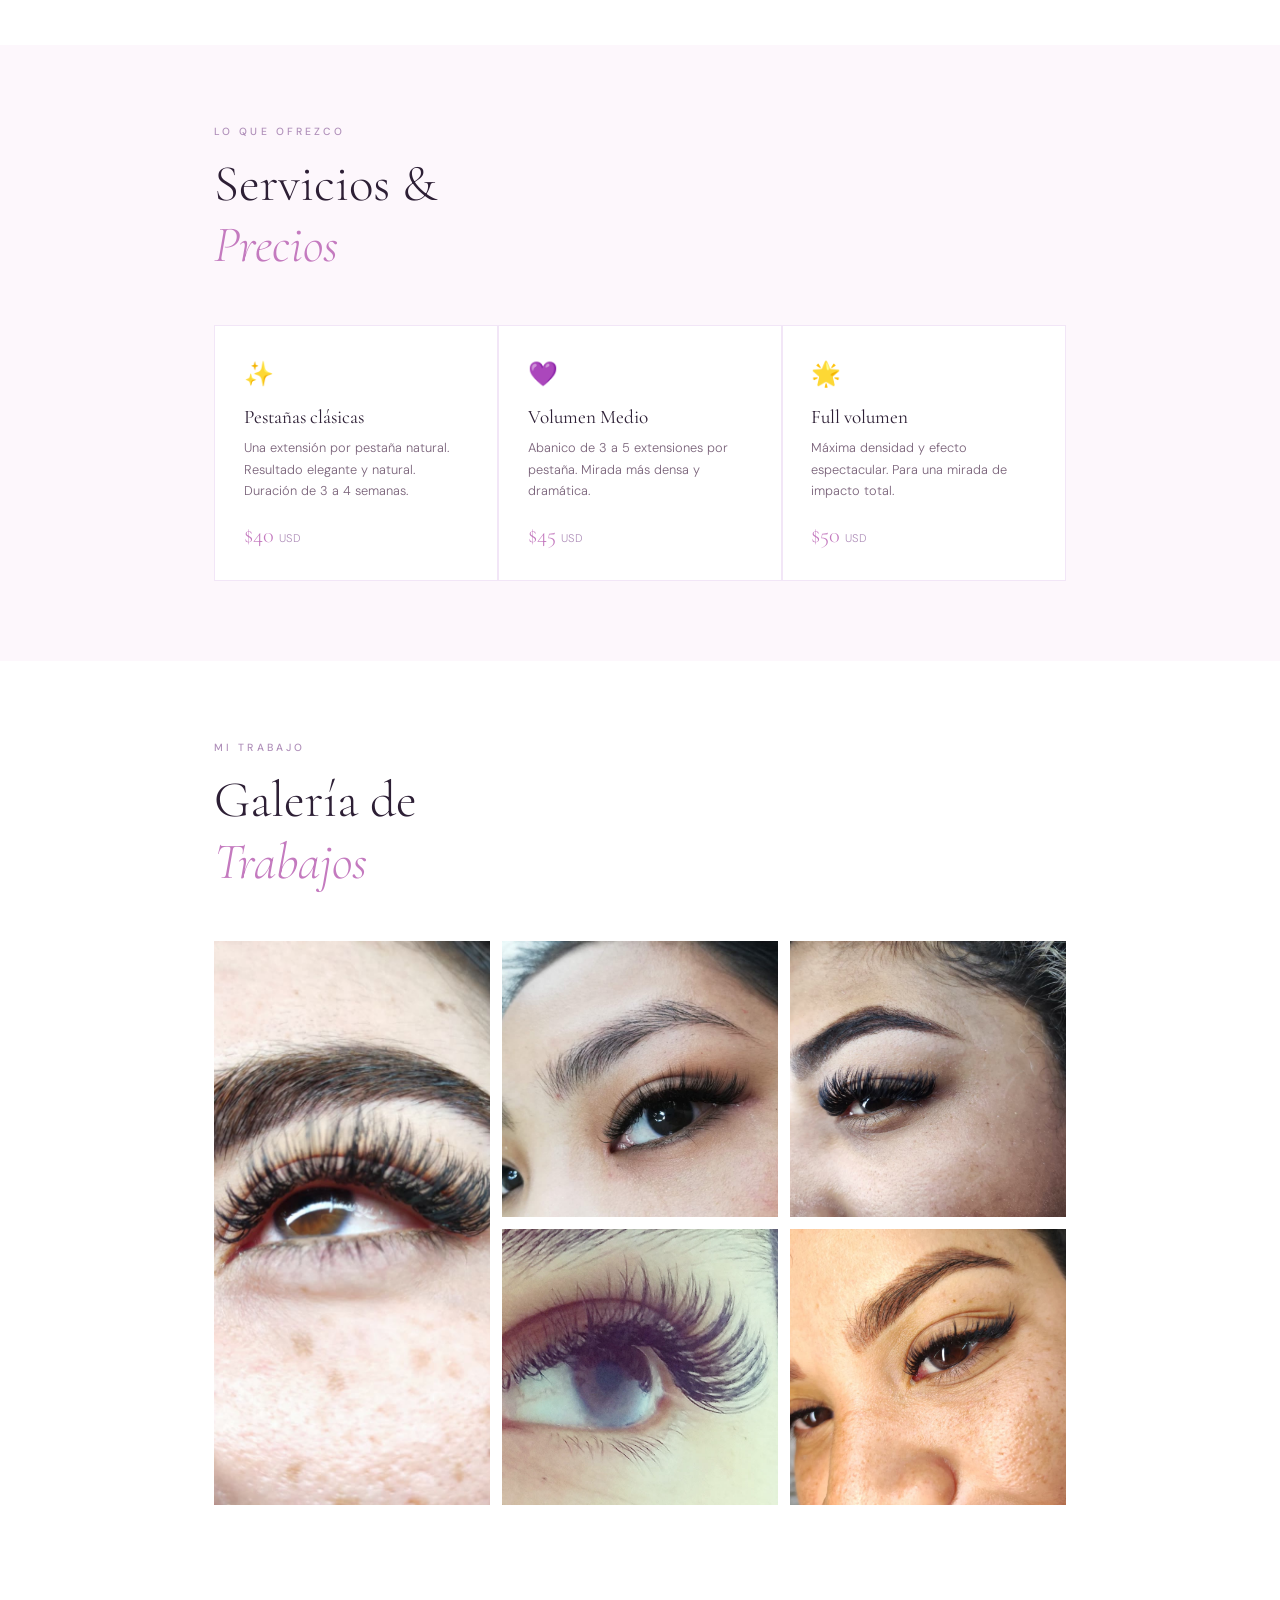
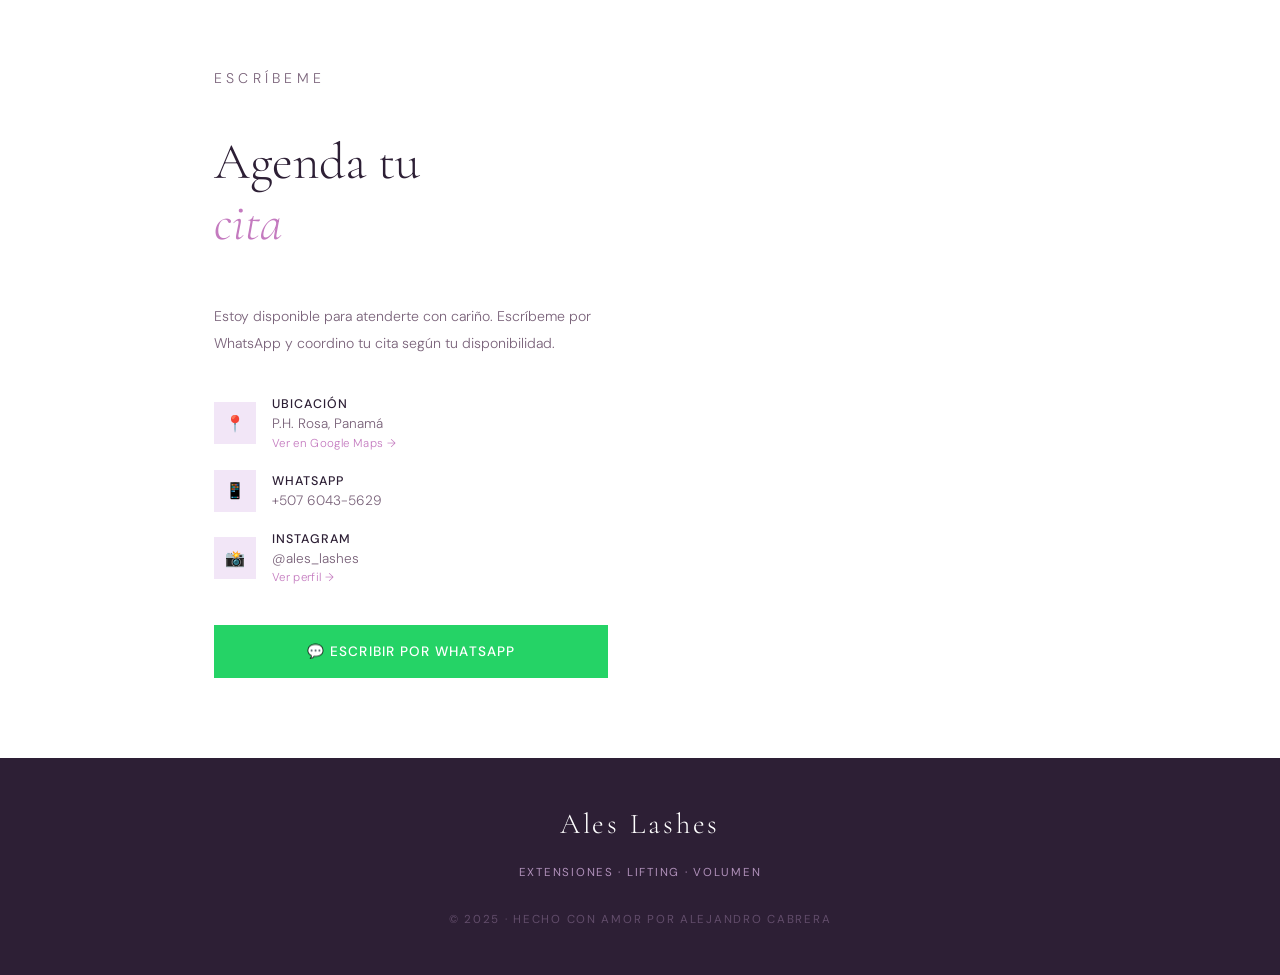
==== commit 57e153ec: "Refactor code structure for improved readability and maintainability" ====
--- a/index.html
+++ b/index.html
@@ -105,11 +105,11 @@
     <h2 class="section-title">Galería de<br><em>Trabajos</em></h2>
     <p class="gallery-note"></p>
     <div class="gallery-grid">
-      <div class="gallery-item" style="background: linear-gradient(135deg, #f5dff8, #e8c2e8);">✨</div>
-      <div class="gallery-item" style="background: linear-gradient(135deg, #ead5f5, #d5b0e8);">💜</div>
-      <div class="gallery-item" style="background: linear-gradient(135deg, #fde0f0, #f0b8d8);">🌷</div>
-      <div class="gallery-item" style="background: linear-gradient(135deg, #f0d5f8, #ddb0f0);">🌸</div>
-      <div class="gallery-item" style="background: linear-gradient(135deg, #f8d5e8, #e8a8d8);">🌟</div>
+      <div class="gallery-item"><img src="images/galeria/trabajo-1.jpg" alt="Ojo con extensiones de pestañas de volumen y cejas definidas" loading="lazy"></div>
+      <div class="gallery-item"><img src="images/galeria/trabajo-2.jpg" alt="Ojo con extensiones de pestañas de efecto natural" loading="lazy"></div>
+      <div class="gallery-item"><img src="images/galeria/trabajo-3.jpg" alt="Ojo con extensiones de pestañas de volumen y densidad" loading="lazy"></div>
+      <div class="gallery-item"><img src="images/galeria/trabajo-4.jpg" alt="Primer plano de extensiones de pestañas largas y curvadas" loading="lazy"></div>
+      <div class="gallery-item"><img src="images/galeria/trabajo-5.jpg" alt="Ojo con extensiones de pestañas y delineado alado" loading="lazy"></div>
     </div>
   </div>
 </section>
@@ -146,7 +146,6 @@
           </div>
         </a>
       </div>
-      <!-- Cambia el número por el real: solo los dígitos sin + ni espacios -->
       <a href="https://wa.me/50760435629?text=Hola!%20quiero%20agendar%20una%20cita%20de%20pesta%C3%B1as%20%E2%9C%A8" class="whatsapp-btn" target="_blank">
         💬 Escribir por WhatsApp
       </a>
--- a/style.css
+++ b/style.css
@@ -32,7 +32,6 @@
 
 .darkmode footer { background: #0e0813; }
 .darkmode footer .footer-name { color: #fff; }
-.darkmode .gallery-item { filter: brightness(0.5) saturate(1.3); }
 
 #theme-switch {
   position: fixed;
@@ -460,6 +459,18 @@
 
 .gallery-item:first-child { grid-row: span 2; aspect-ratio: auto; }
 
+/* Fotos: llenan el recuadro sin deformarse (recorte centrado en el ojo) */
+.gallery-item img {
+  position: absolute;
+  inset: 0;
+  width: 100%;
+  height: 100%;
+  object-fit: cover;
+}
+
+.gallery-item:nth-child(1) img { object-position: 55% 50%; }
+.gallery-item:nth-child(3) img { object-position: 75% 50%; }
+
 .gallery-item:hover { transform: scale(0.98); }
 
 .gallery-item::after {
@@ -662,6 +673,8 @@
     gap: 0.5rem;
   }
   .gallery-item:first-child { grid-row: auto; }
+  /* 5 fotos en 2 columnas: la última ocupa todo el ancho para no dejar un hueco */
+  .gallery-item:last-child { grid-column: 1 / -1; aspect-ratio: 2 / 1; }
 
   .nav-tabs li a { padding: 1rem 0.65rem; font-size: 0.63rem; }
 
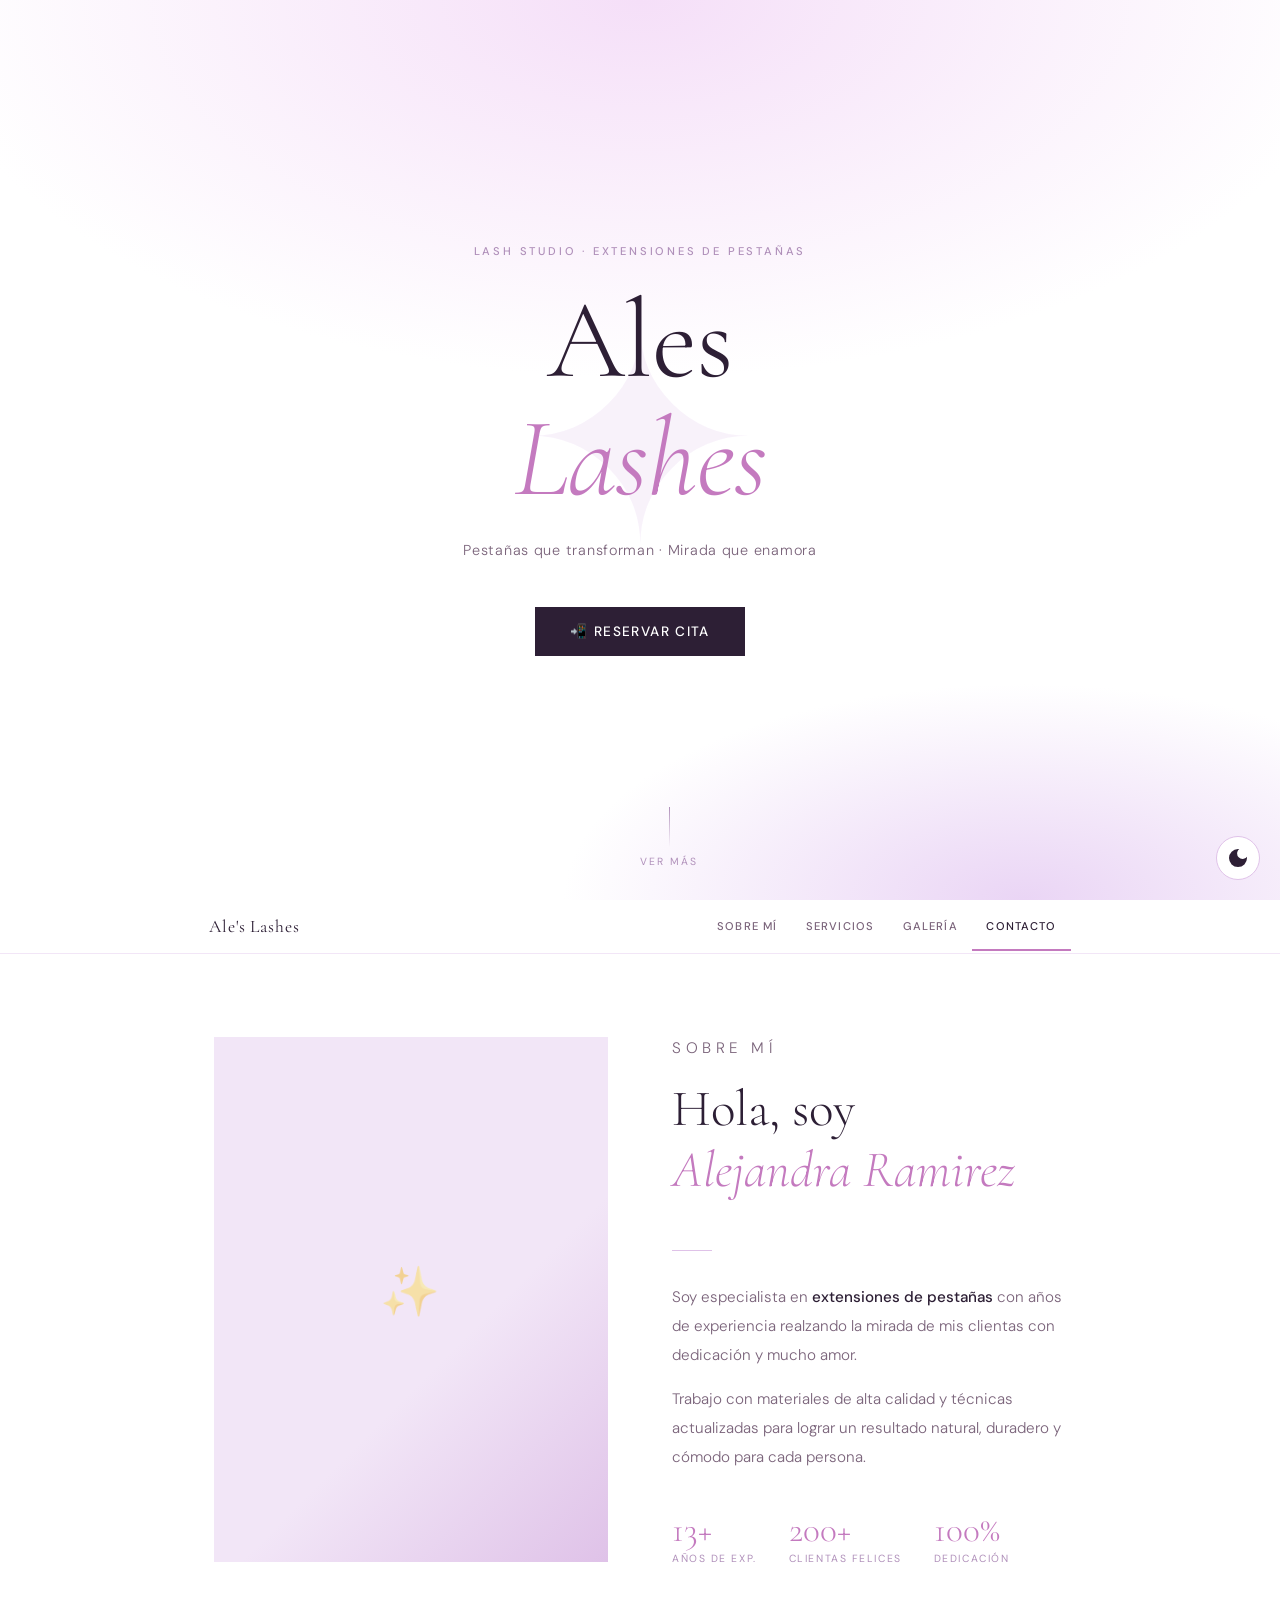
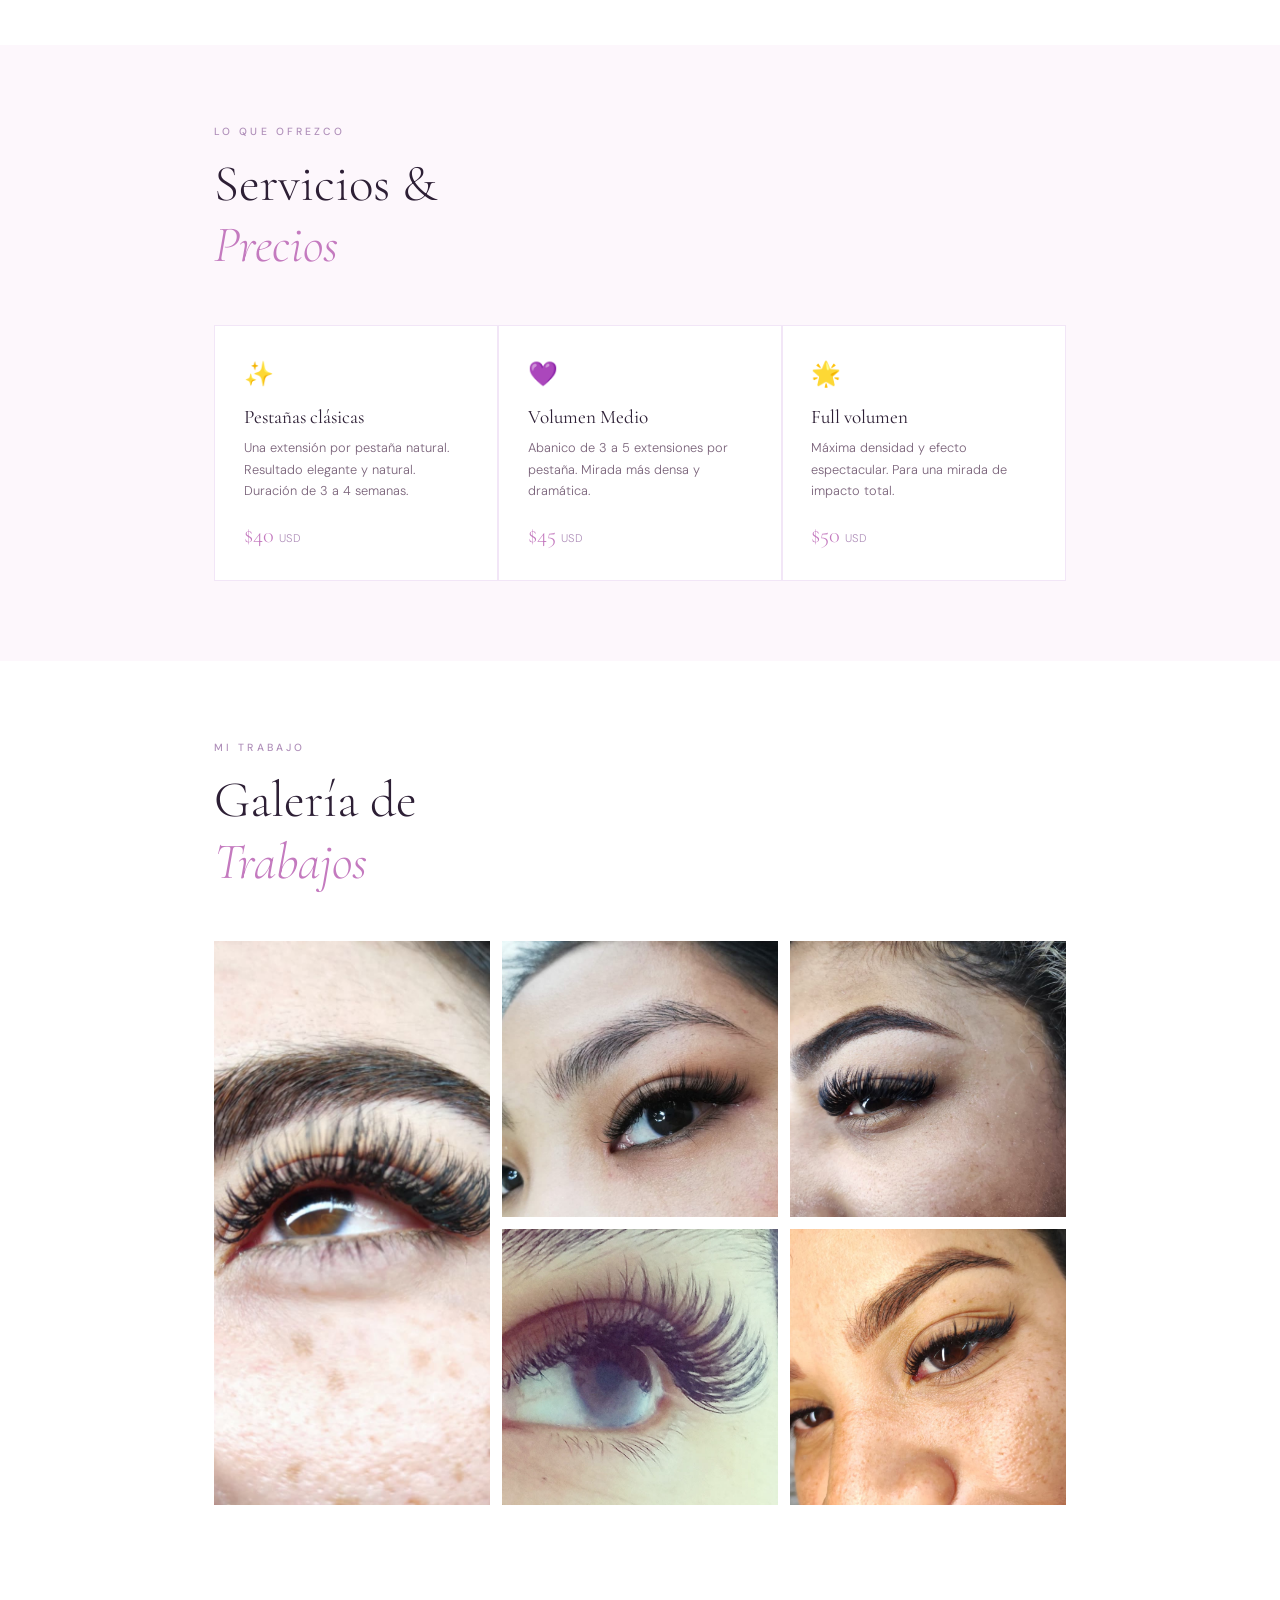
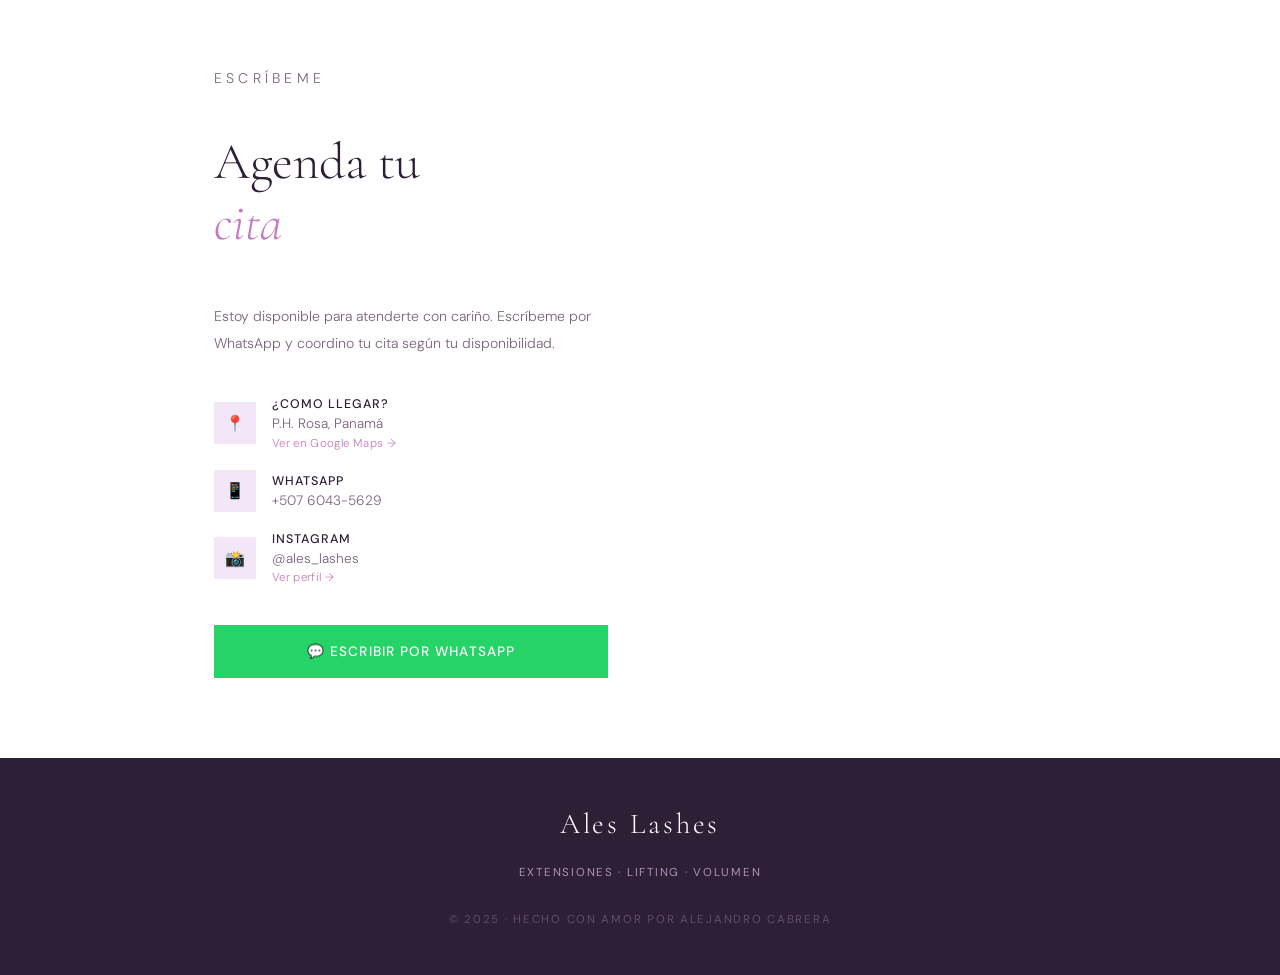
==== commit 7e2045ce: "Add lightbox functionality for enlarged photo viewing in gallery" ====
--- a/index.html
+++ b/index.html
@@ -114,6 +114,12 @@
   </div>
 </section>
 
+<!-- FOTO AMPLIADA (se abre desde la galería) -->
+<dialog id="lightbox" class="lightbox" aria-label="Foto ampliada">
+  <button type="button" class="lightbox-close" aria-label="Cerrar foto">✕</button>
+  <img src="" alt="">
+</dialog>
+
 <!-- CONTACTO -->
 <div id="contacto">
   <div class="inner">
@@ -125,7 +131,7 @@
         <a class="contact-item" href="https://www.google.com/maps/place/P.H.+Rosa/@8.9916452,-79.5254254,20.23z/data=!4m15!1m8!3m7!1s0x8fa61583c8be2be3:0x79eee04d1fa59bcf!2zUGFuYW3DoQ!3b1!8m2!3d8.537981!4d-80.782127!16zL20vMDVxeDE!3m5!1s0x8faca900587e9cbf:0xd05ae2122a7085a8!8m2!3d8.9916125!4d-79.5253578!16s%2Fg%2F11vz219nld?authuser=1&entry=ttu&g_ep=EgoyMDI2MDMxOC4xIKXMDSoASAFQAw%3D%3D" target="_blank">
           <div class="contact-item-icon">📍</div>
           <div class="contact-item-text">
-            <strong>Ubicación</strong>
+            <strong>¿Como llegar?</strong>
             P.H. Rosa, Panamá
             <span class="maps-link">Ver en Google Maps →</span>
           </div>
--- a/style.css
+++ b/style.css
@@ -489,7 +489,57 @@
   transition: opacity 0.3s;
 }
 
-.gallery-item:hover::after { opacity: 1; }
+.gallery-item:hover::after,
+.gallery-item:focus-visible::after { opacity: 1; }
+
+.gallery-item:focus-visible { outline: 2px solid var(--accent); outline-offset: 2px; }
+
+/* ── FOTO AMPLIADA ── */
+.lightbox {
+  width: 100vw;
+  height: 100vh;
+  max-width: none;
+  max-height: none;
+  padding: 0;
+  border: none;
+  background: transparent;
+}
+
+/* flex solo cuando está abierta; si no, <dialog> no se ocultaría */
+.lightbox[open] {
+  display: flex;
+  align-items: center;
+  justify-content: center;
+  animation: fadeIn 0.25s ease;
+}
+
+.lightbox::backdrop { background: rgba(21, 15, 27, 0.92); }
+
+.lightbox img {
+  max-width: min(92vw, 1200px);
+  max-height: 88vh;
+  box-shadow: 0 10px 60px rgba(0, 0, 0, 0.5);
+}
+
+.lightbox-close {
+  position: absolute;
+  top: 1rem;
+  right: 1rem;
+  width: 44px;
+  height: 44px;
+  border: 1px solid rgba(255, 255, 255, 0.4);
+  border-radius: 50%;
+  background: rgba(21, 15, 27, 0.6);
+  color: #fff;
+  font-size: 1rem;
+  cursor: pointer;
+  transition: background 0.2s;
+}
+
+.lightbox-close:hover { background: var(--accent); }
+
+/* con la foto abierta, la página de atrás no se desplaza */
+body:has(.lightbox[open]) { overflow: hidden; }
 
 /* ── CONTACTO ── */
 #contacto {
@@ -647,6 +697,11 @@
   to   { opacity: 1; transform: translateY(0); }
 }
 
+@keyframes fadeIn {
+  from { opacity: 0; }
+  to   { opacity: 1; }
+}
+
 @keyframes scrollPulse {
   0%, 100% { opacity: 1; transform: scaleY(1); }
   50%       { opacity: 0.4; transform: scaleY(0.7); }
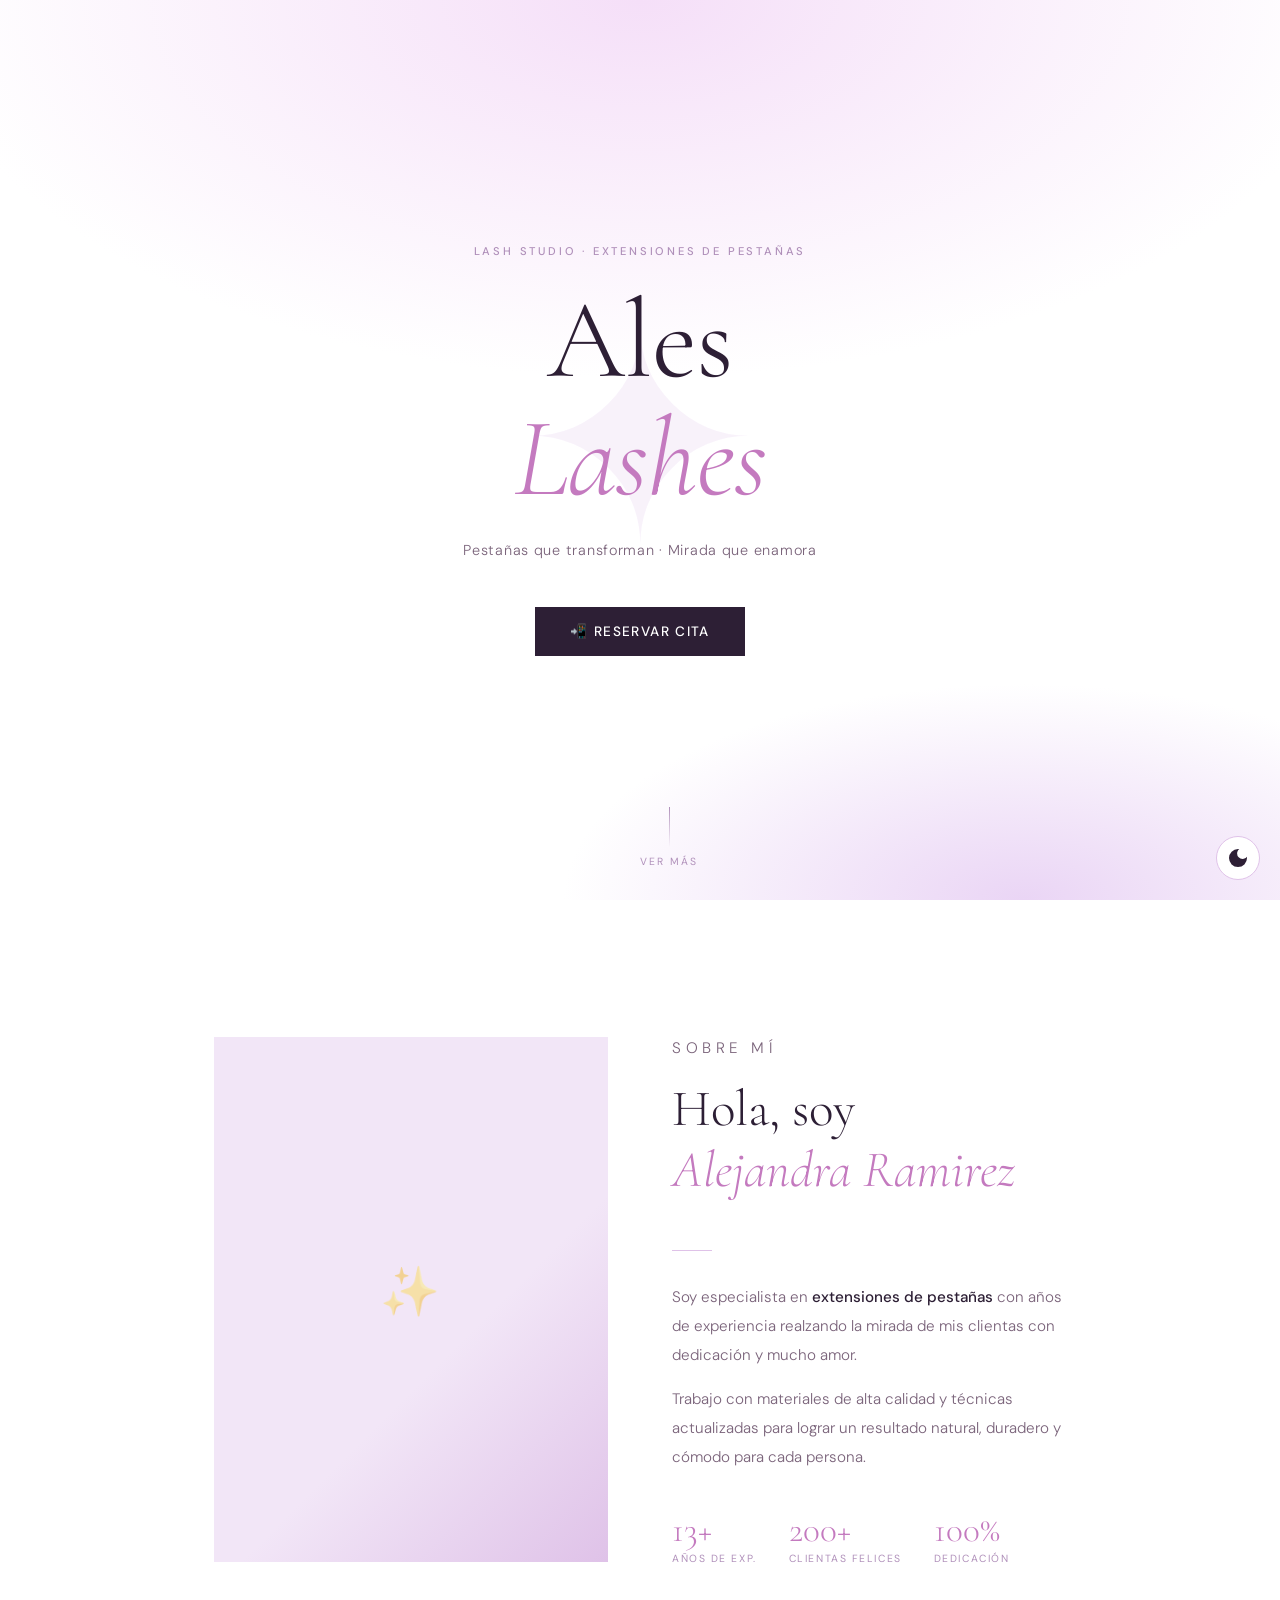
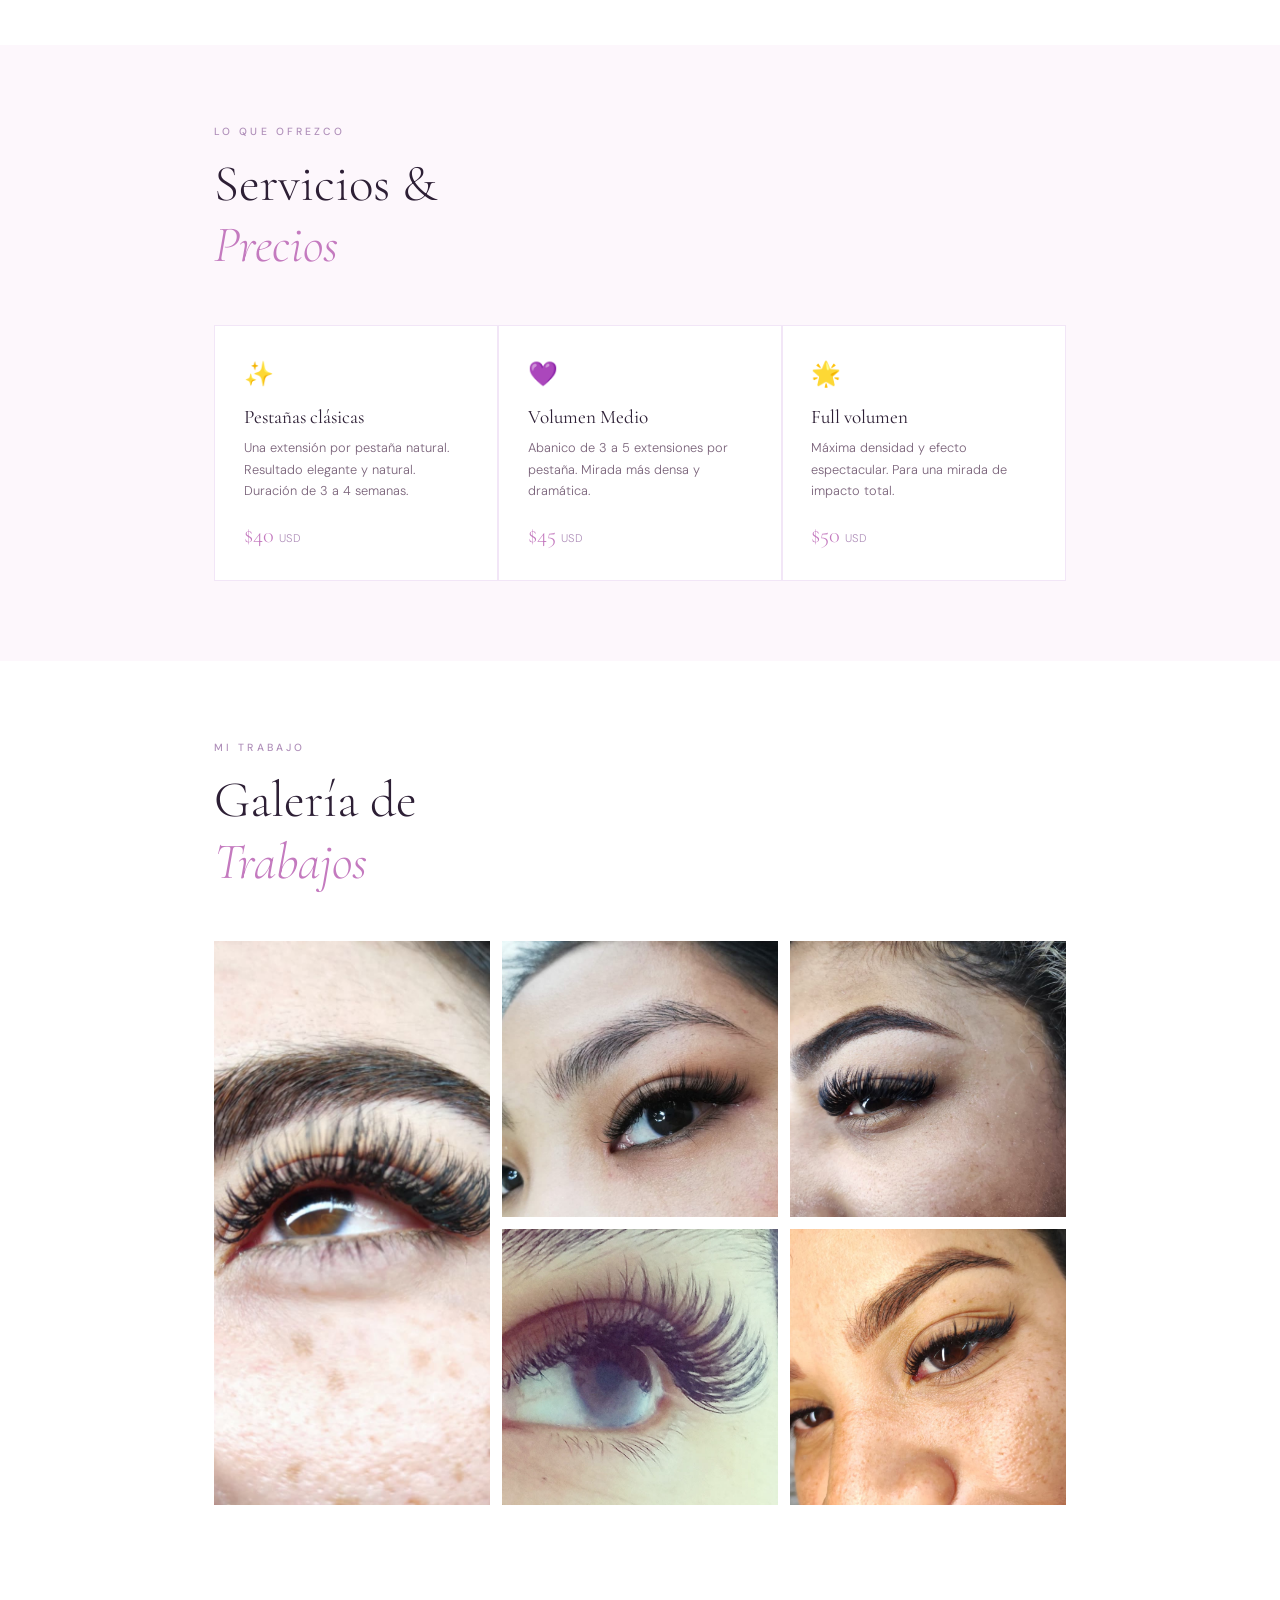
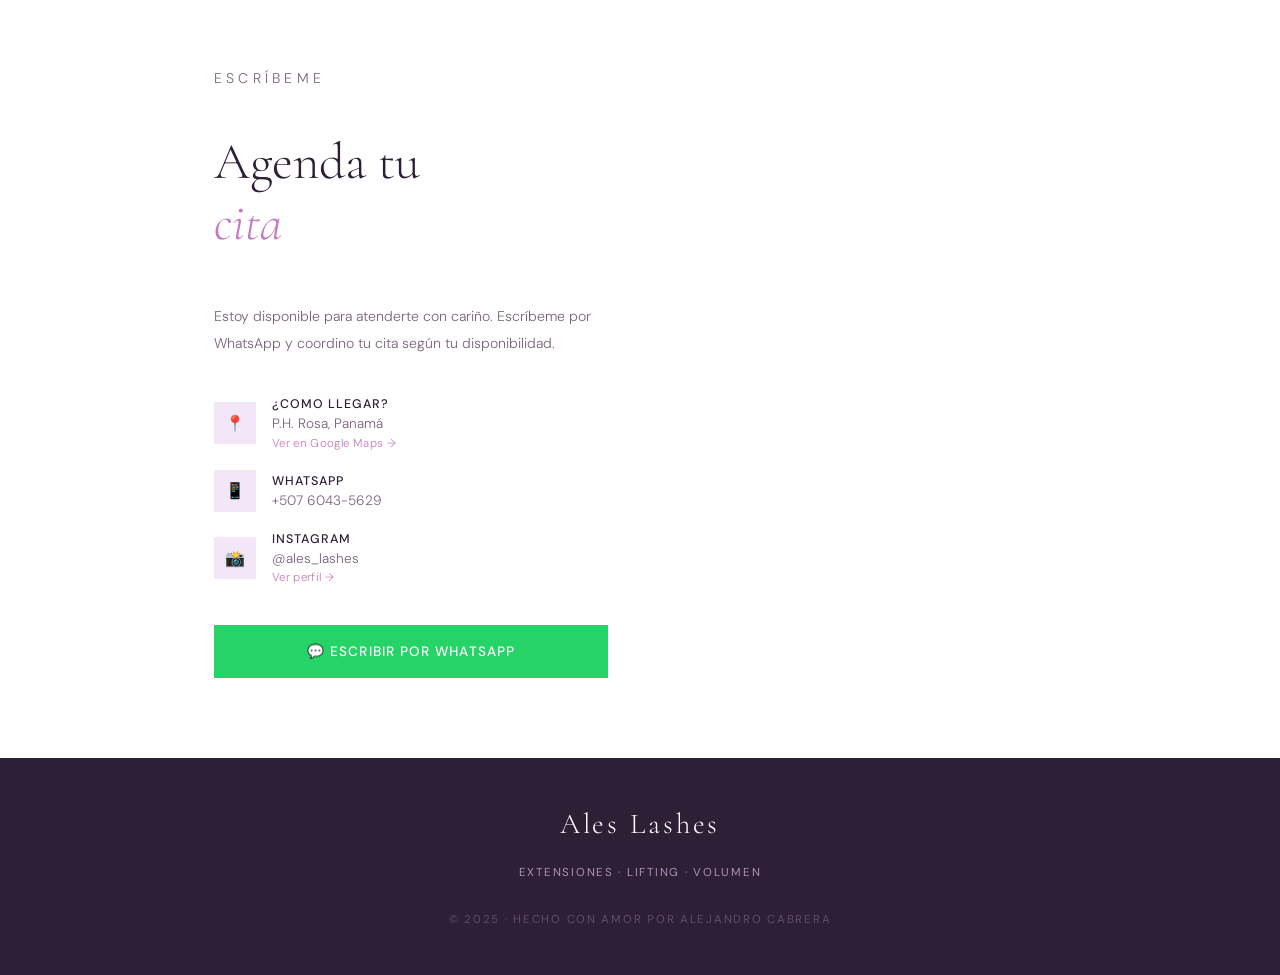
==== commit 8dbd4226: "Close services-grid div in services section Co-Authored-By: Claude Opus 5.5 <noreply@anthropic.com> " ====
--- a/index.html
+++ b/index.html
@@ -96,6 +96,7 @@
       <p class="service-desc">Máxima densidad y efecto espectacular. Para una mirada de impacto total.</p>
       <div class="service-price">$50 <span>USD</span></div>
     </div>
+  </div>
 </section>
 
 <!-- GALERÍA -->
@@ -165,5 +166,9 @@
   <p>Extensiones · Lifting · Volumen</p>
   <p style="margin-top:2rem; opacity:0.4;">© 2025 · Hecho con amor por Alejandro Cabrera</p>
 </footer>
+
+<!-- Contador de visitas (GoatCounter) -->
+<script data-goatcounter="https://aleslashes.goatcounter.com/count"
+        async src="//gc.zgo.at/count.js"></script>
 </body>
 </html>
